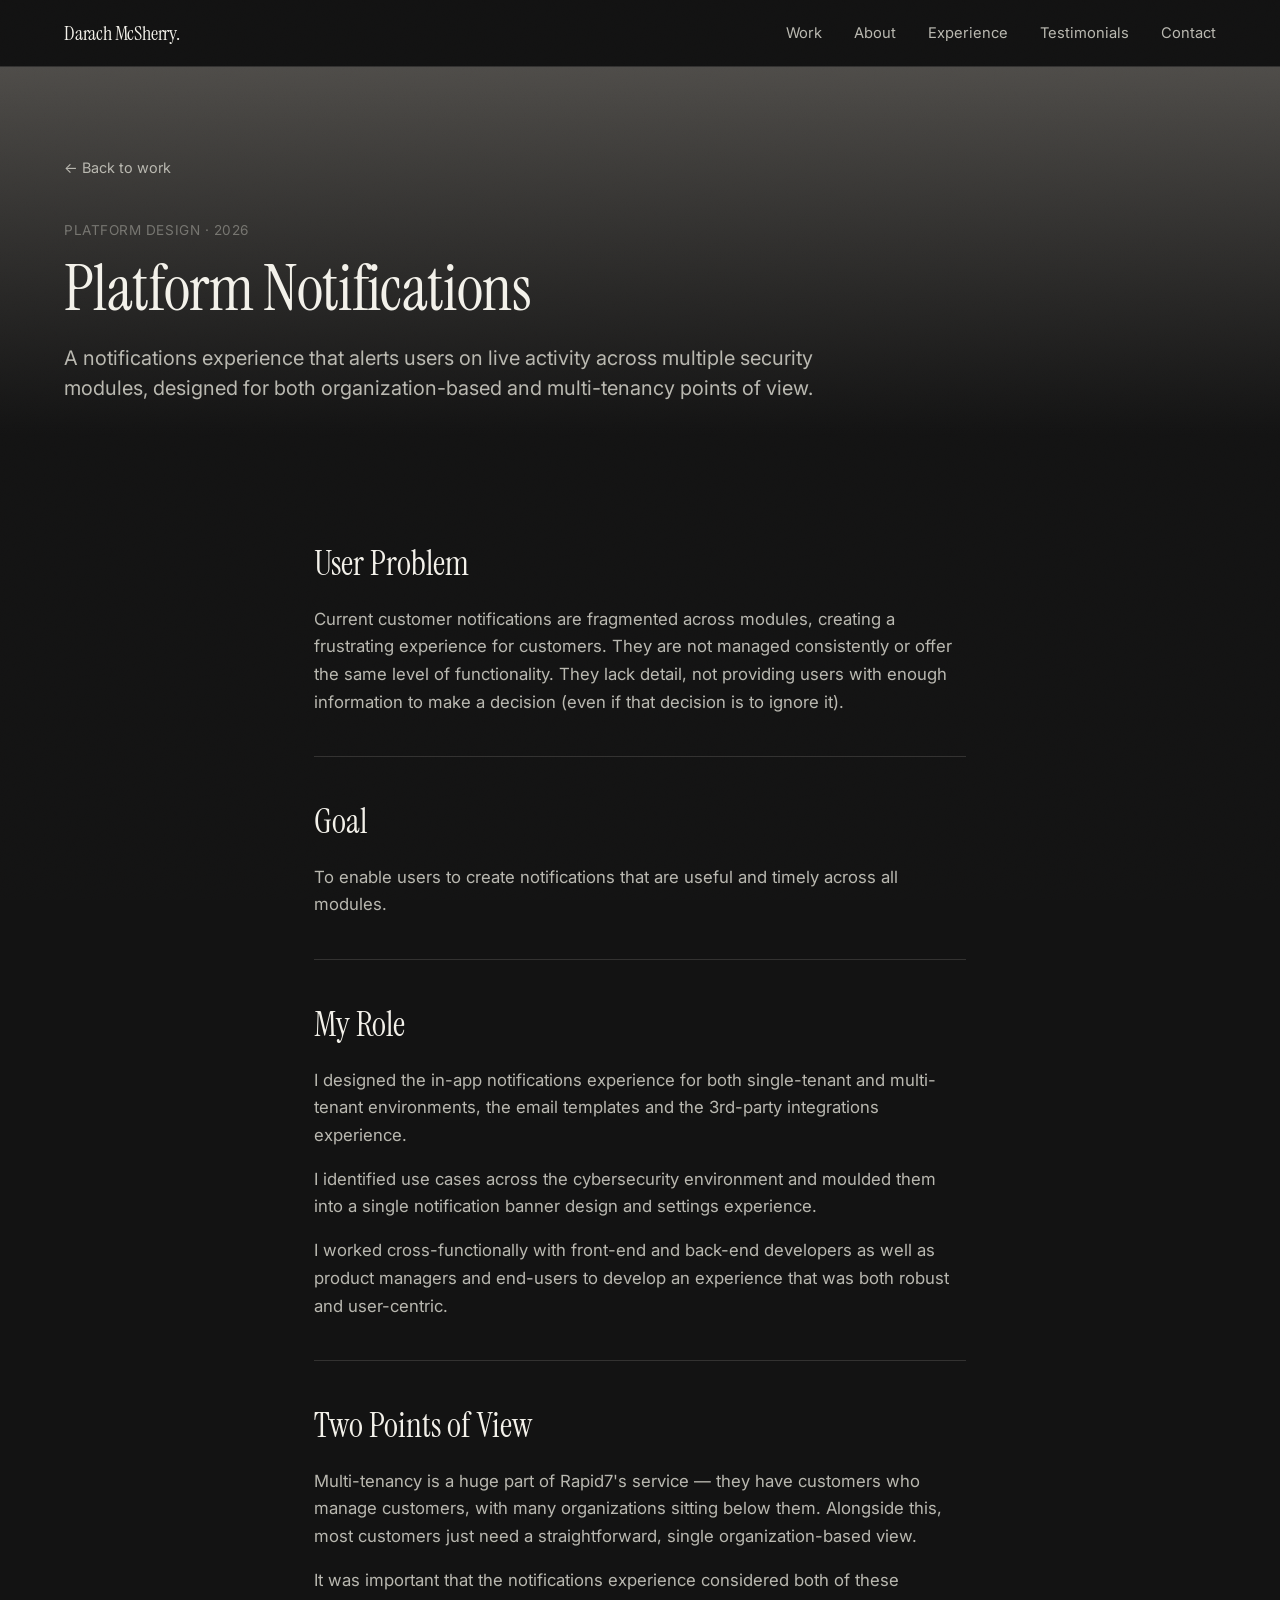
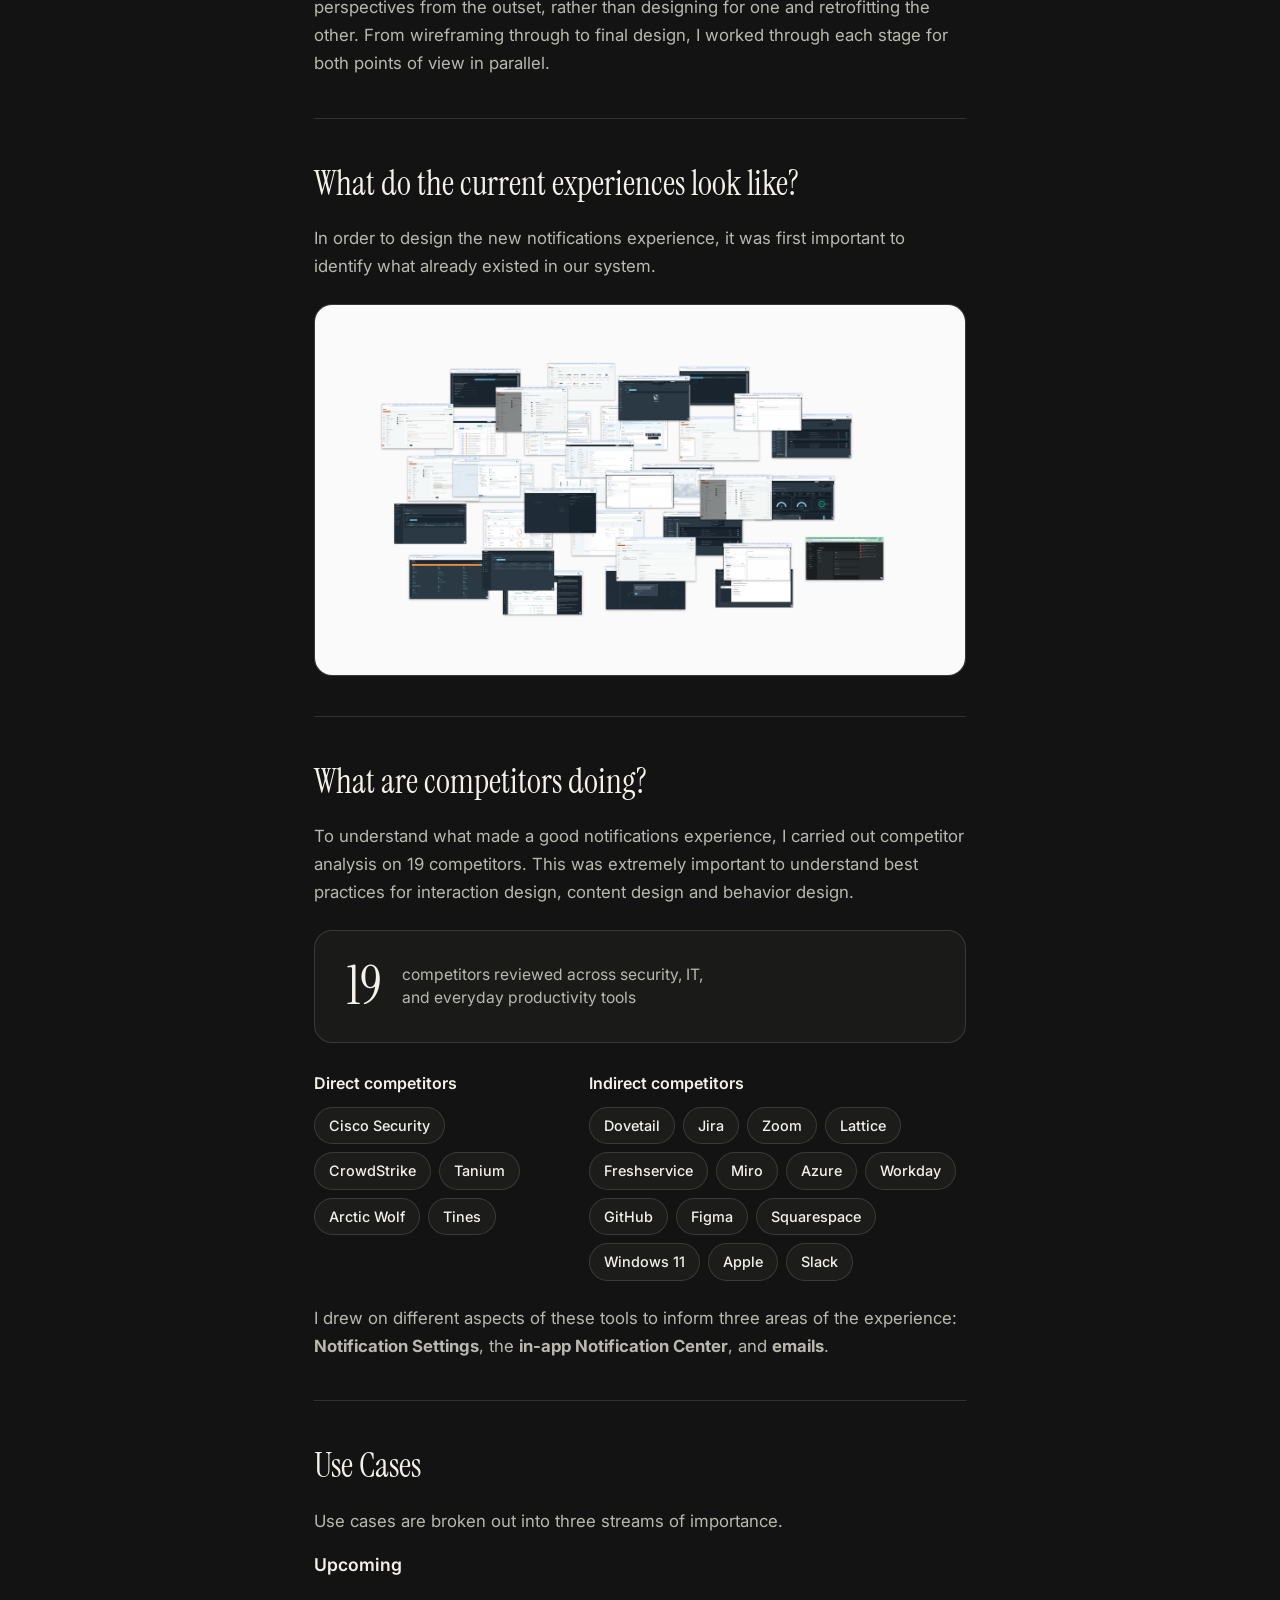
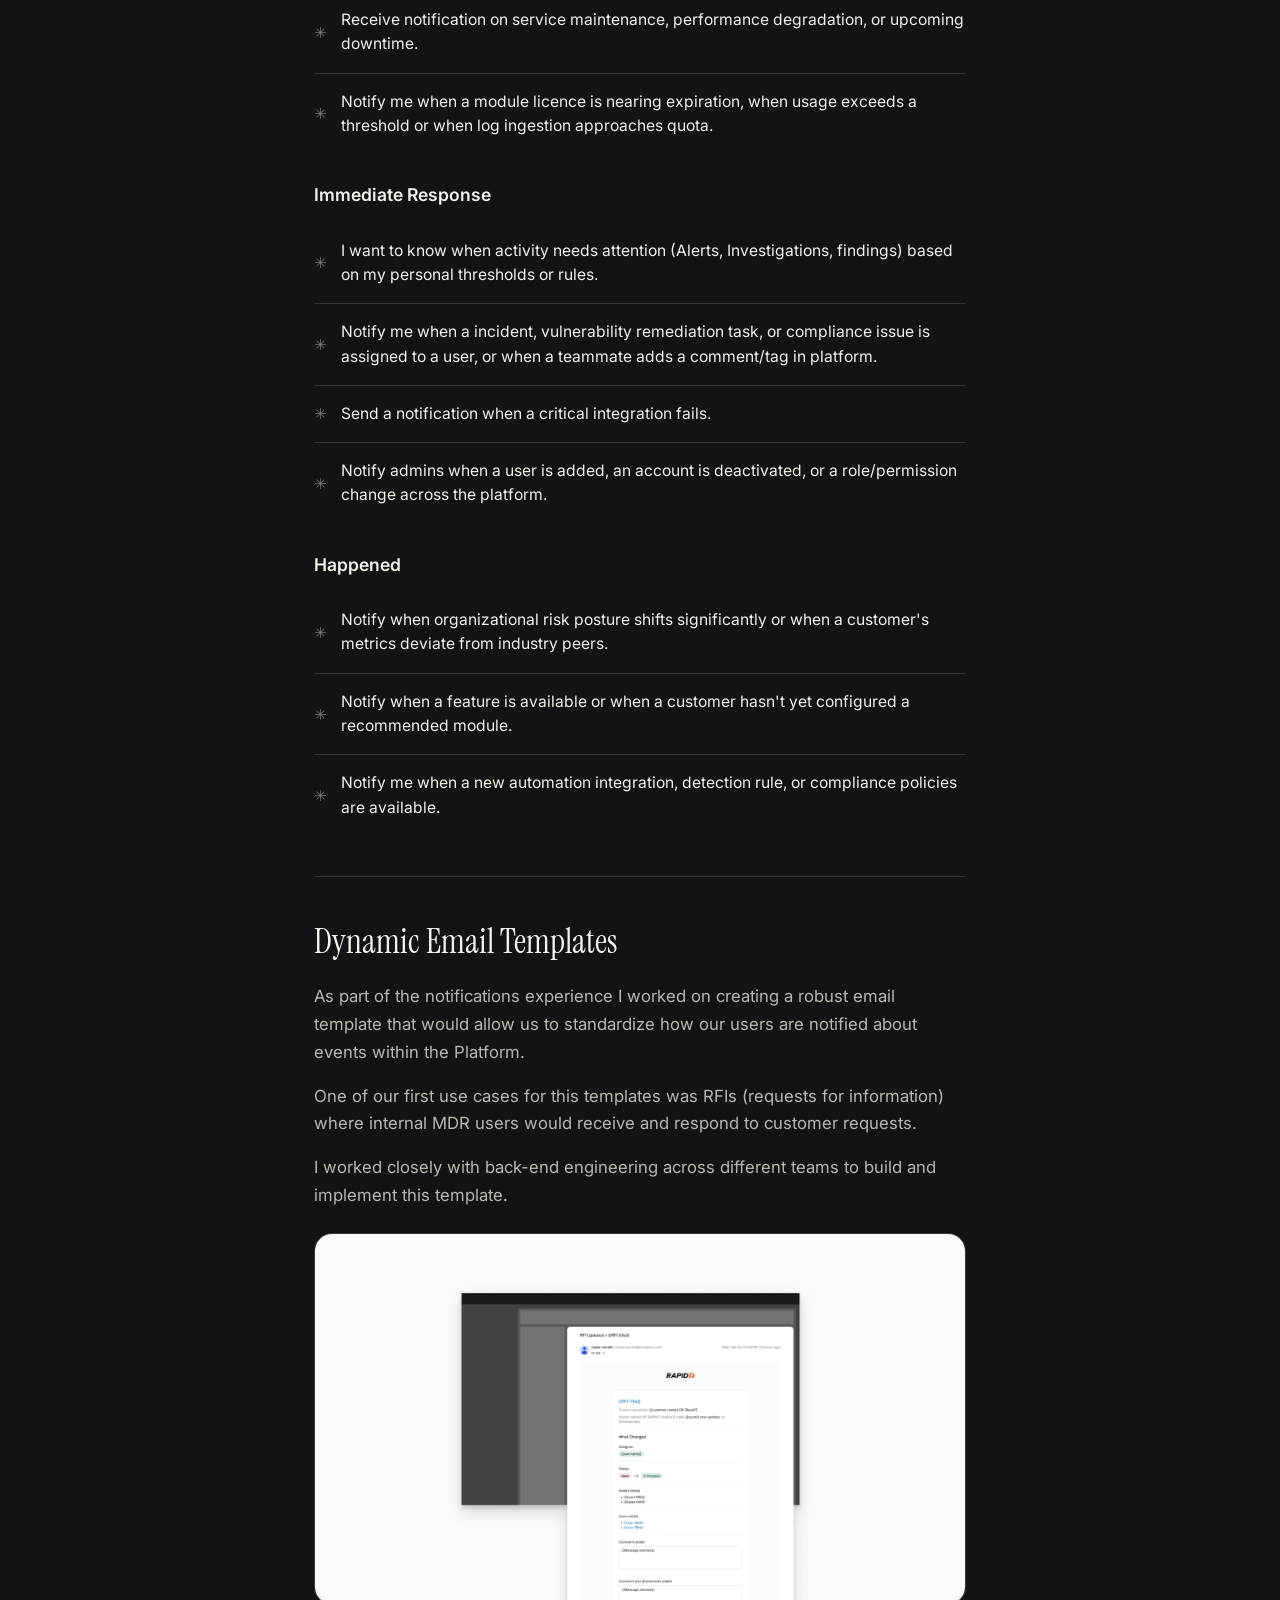
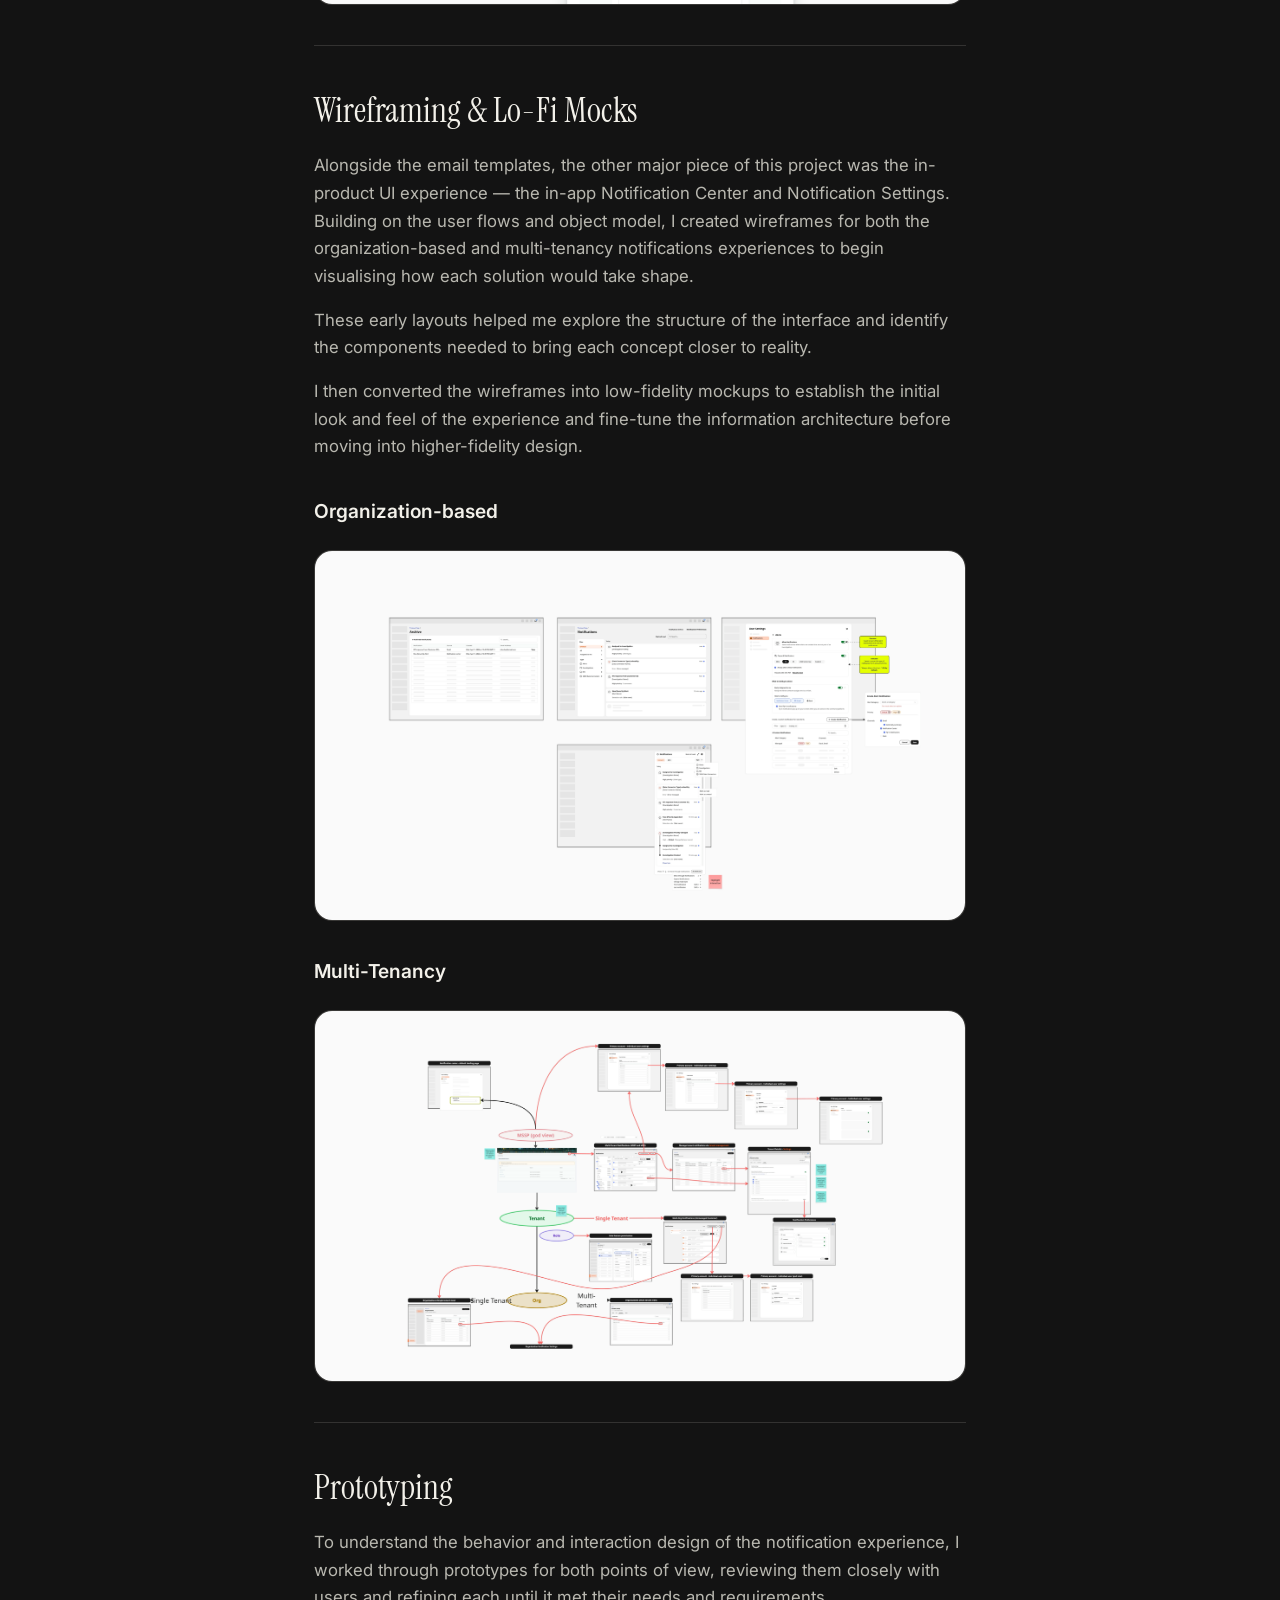
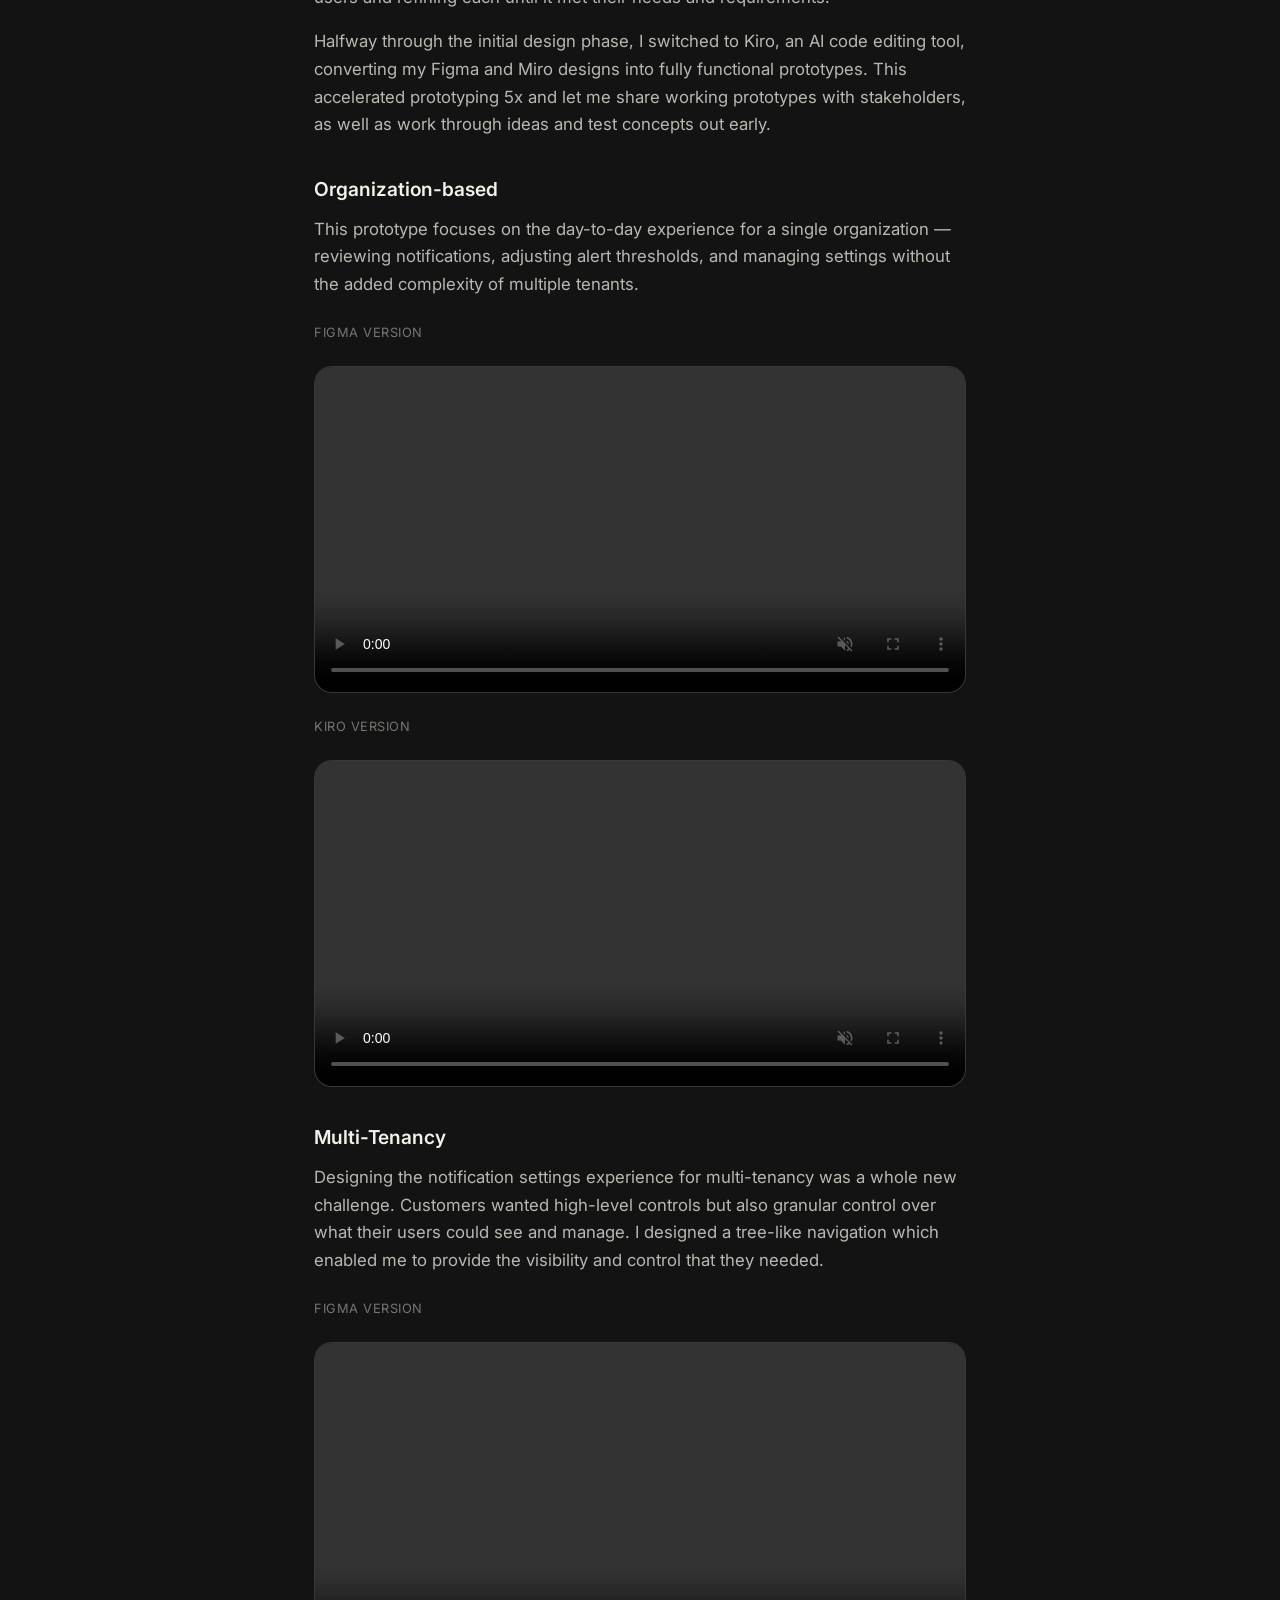
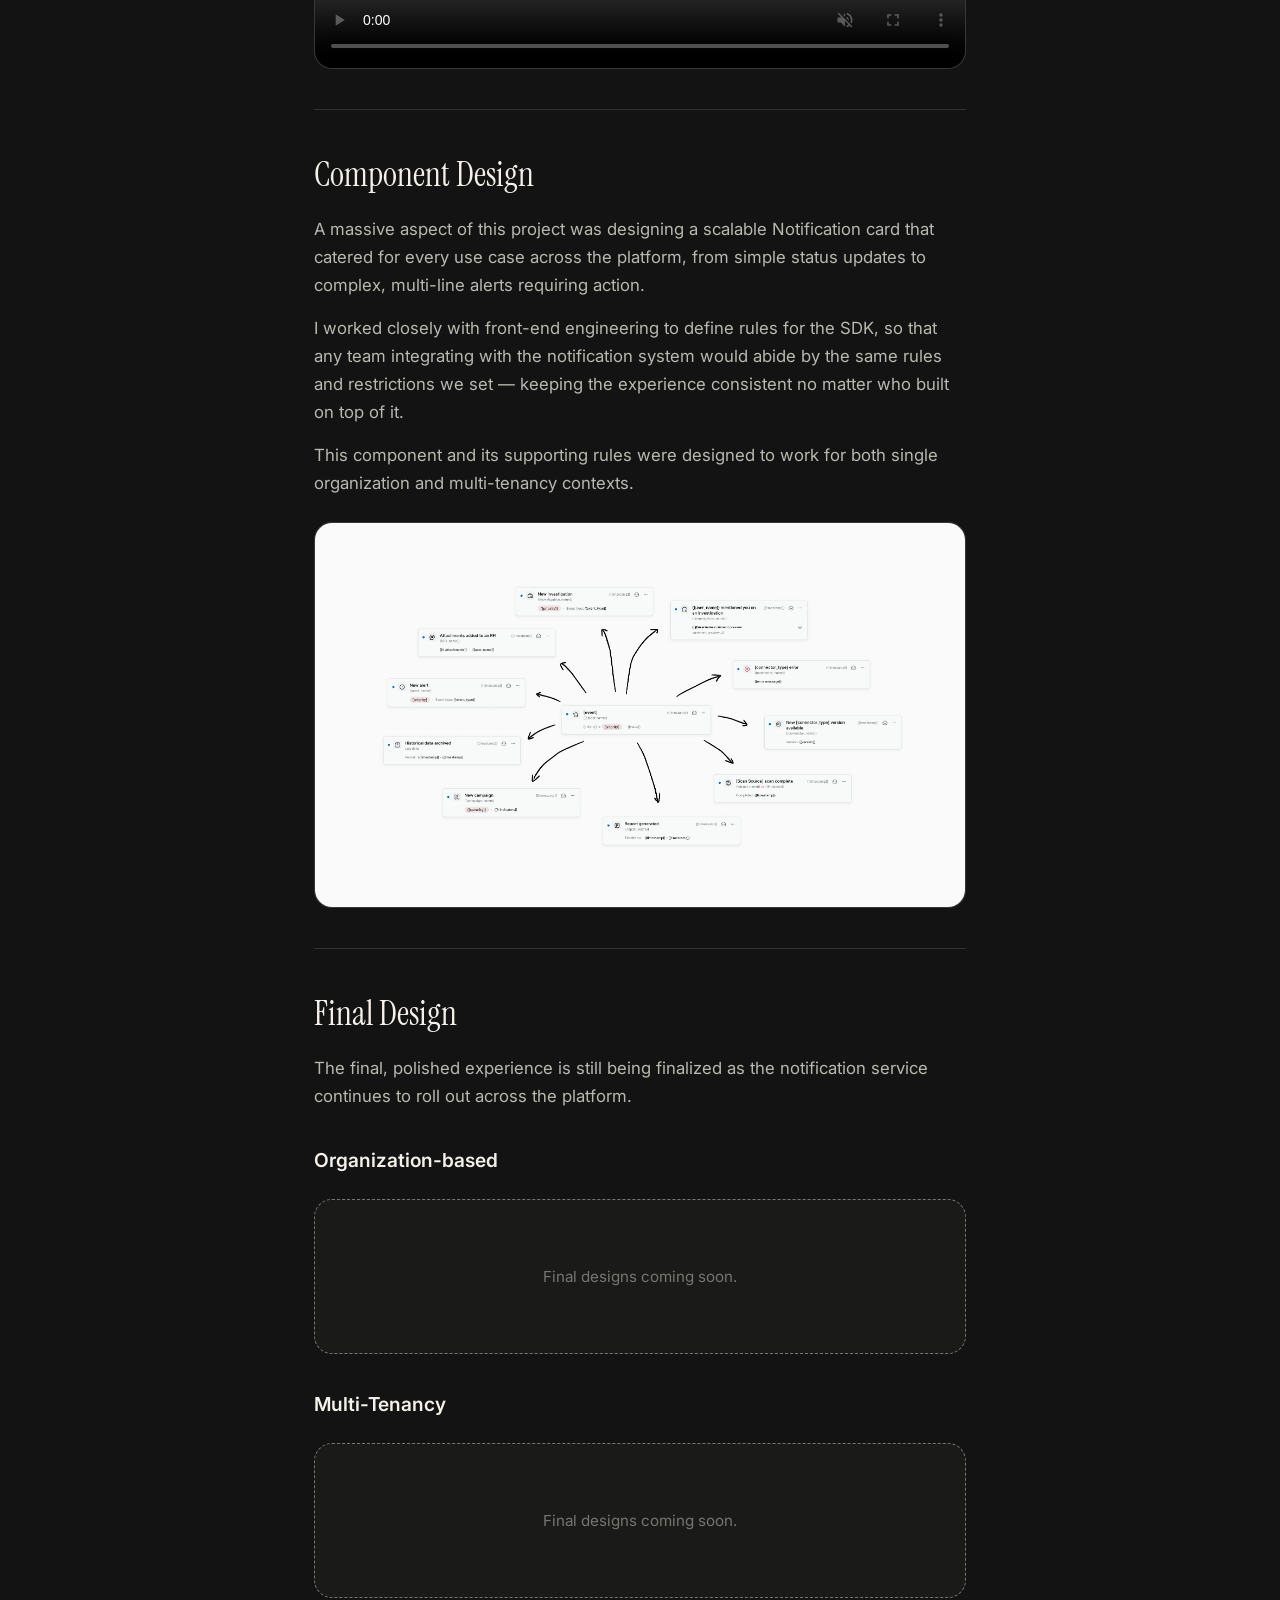
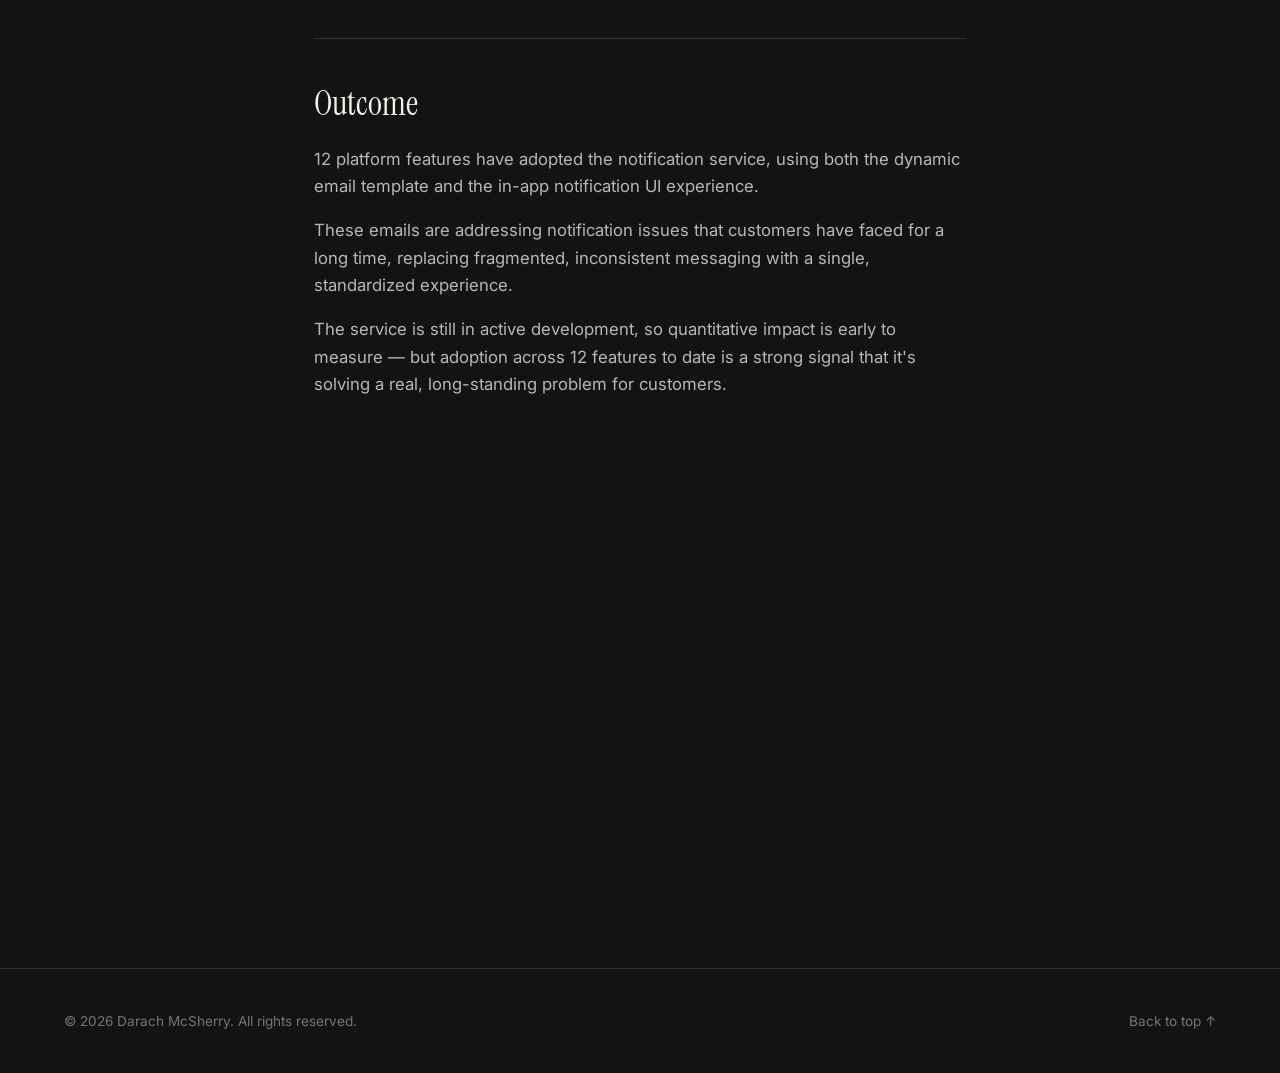
==== case-studies/platform-notifications.html @ 54cb5827 "Massive uplift to IA and notifications case study added." ====
<!DOCTYPE html>
<html lang="en">
<head>
<meta charset="UTF-8">
<meta name="viewport" content="width=device-width, initial-scale=1.0">
<title>Platform Notifications — Darach McSherry</title>
<meta name="description" content="Case study: a notifications experience that alerts users on live activity across multiple security modules, designed for both organization-based and multi-tenancy points of view.">
<link rel="preconnect" href="https://fonts.googleapis.com">
<link rel="preconnect" href="https://fonts.gstatic.com" crossorigin>
<link href="https://fonts.googleapis.com/css2?family=Instrument+Serif&family=Inter:wght@400;500;600;700&display=swap" rel="stylesheet">
<link rel="stylesheet" href="../styles.css">
</head>
<body>

<div class="noise" aria-hidden="true"></div>

<header class="site-header" id="top">
  <a class="brand" href="../index.html#top">Darach McSherry<span>.</span></a>
  <nav class="nav">
    <a href="../index.html#work">Work</a>
    <a href="../index.html#about">About</a>
    <a href="../index.html#experience">Experience</a>
    <a href="../index.html#testimonials">Testimonials</a>
    <a href="../index.html#contact">Contact</a>
  </nav>
  <button class="nav-toggle" id="navToggle" aria-label="Toggle menu" aria-expanded="false">
    <span></span><span></span><span></span>
  </button>
</header>

<main>

  <section class="case-hero" style="--tint:#e7dfd3;">
    <div class="case-hero-inner">
      <a class="back-link reveal" href="../index.html#work">← Back to work</a>
      <p class="case-meta reveal">Platform design · 2026</p>
      <h1 class="reveal">Platform Notifications</h1>
      <p class="case-tagline reveal">A notifications experience that alerts users on live activity across multiple security modules, designed for both organization-based and multi-tenancy points of view.</p>
    </div>
  </section>

  <section class="case-body">
    <div class="case-block reveal">
      <h2>User Problem</h2>
      <p>Current customer notifications are fragmented across modules, creating a frustrating experience for customers. They are not managed consistently or offer the same level of functionality. They lack detail, not providing users with enough information to make a decision (even if that decision is to ignore it).</p>
    </div>

    <div class="case-block reveal">
      <h2>Goal</h2>
      <p>To enable users to create notifications that are useful and timely across all modules.</p>
    </div>

    <div class="case-block reveal">
      <h2>My Role</h2>
      <p>I designed the in-app notifications experience for both single-tenant and multi-tenant environments, the email templates and the 3rd-party integrations experience.</p>
      <p>I identified use cases across the cybersecurity environment and moulded them into a single notification banner design and settings experience.</p>
      <p>I worked cross-functionally with front-end and back-end developers as well as product managers and end-users to develop an experience that was both robust and user-centric.</p>
    </div>

    <div class="case-block reveal">
      <h2>Two Points of View</h2>
      <p>Multi-tenancy is a huge part of Rapid7's service — they have customers who manage customers, with many organizations sitting below them. Alongside this, most customers just need a straightforward, single organization-based view.</p>
      <p>It was important that the notifications experience considered both of these perspectives from the outset, rather than designing for one and retrofitting the other. From wireframing through to final design, I worked through each stage for both points of view in parallel.</p>
    </div>

    <div class="case-block reveal">
      <h2>What do the current experiences look like?</h2>
      <p>In order to design the new notifications experience, it was first important to identify what already existed in our system.</p>
      <div class="case-block-image">
        <img src="../assets/case-studies/platform-notifications/current-experience.png" alt="A collage of existing notification-related screens across the platform, showing inconsistent layouts and styles across modules." loading="lazy">
      </div>
    </div>

    <div class="case-block reveal">
      <h2>What are competitors doing?</h2>
      <p>To understand what made a good notifications experience, I carried out competitor analysis on 19 competitors. This was extremely important to understand best practices for interaction design, content design and behavior design.</p>

      <div class="research-stat">
        <span class="research-stat-number">19</span>
        <span class="research-stat-label">competitors reviewed across security, IT, and everyday productivity tools</span>
      </div>

      <div class="competitor-columns">
        <div class="competitor-column competitor-column--direct">
          <h3>Direct competitors</h3>
          <ul>
            <li>Cisco Security</li>
            <li>CrowdStrike</li>
            <li>Tanium</li>
            <li>Arctic Wolf</li>
            <li>Tines</li>
          </ul>
        </div>
        <div class="competitor-column competitor-column--indirect">
          <h3>Indirect competitors</h3>
          <ul>
            <li>Dovetail</li>
            <li>Jira</li>
            <li>Zoom</li>
            <li>Lattice</li>
            <li>Freshservice</li>
            <li>Miro</li>
            <li>Azure</li>
            <li>Workday</li>
            <li>GitHub</li>
            <li>Figma</li>
            <li>Squarespace</li>
            <li>Windows 11</li>
            <li>Apple</li>
            <li>Slack</li>
          </ul>
        </div>
      </div>

      <p class="competitor-note">I drew on different aspects of these tools to inform three areas of the experience: <strong>Notification Settings</strong>, the <strong>in-app Notification Center</strong>, and <strong>emails</strong>.</p>
    </div>

    <div class="case-block reveal">
      <h2>Use Cases</h2>
      <p>Use cases are broken out into three streams of importance.</p>

      <div class="usecase-group">
        <h3>Upcoming</h3>
        <ul class="usecase-list">
          <li>
            <span>Receive notification on service maintenance, performance degradation, or upcoming downtime.</span>
          </li>
          <li>
            <span>Notify me when a module licence is nearing expiration, when usage exceeds a threshold or when log ingestion approaches quota.</span>
          </li>
        </ul>
      </div>

      <div class="usecase-group">
        <h3>Immediate Response</h3>
        <ul class="usecase-list">
          <li>
            <span>I want to know when activity needs attention (Alerts, Investigations, findings) based on my personal thresholds or rules.</span>
          </li>
          <li>
            <span>Notify me when a incident, vulnerability remediation task, or compliance issue is assigned to a user, or when a teammate adds a comment/tag in platform.</span>
          </li>
          <li>
            <span>Send a notification when a critical integration fails.</span>
          </li>
          <li>
            <span>Notify admins when a user is added, an account is deactivated, or a role/permission change across the platform.</span>
          </li>
        </ul>
      </div>

      <div class="usecase-group">
        <h3>Happened</h3>
        <ul class="usecase-list">
          <li>
            <span>Notify when organizational risk posture shifts significantly or when a customer's metrics deviate from industry peers.</span>
          </li>
          <li>
            <span>Notify when a feature is available or when a customer hasn't yet configured a recommended module.</span>
          </li>
          <li>
            <span>Notify me when a new automation integration, detection rule, or compliance policies are available.</span>
          </li>
        </ul>
      </div>
    </div>

    <div class="case-block reveal">
      <h2>Dynamic Email Templates</h2>
      <p>As part of the notifications experience I worked on creating a robust email template that would allow us to standardize how our users are notified about events within the Platform.</p>
      <p>One of our first use cases for this templates was RFIs (requests for information) where internal MDR users would receive and respond to customer requests.</p>
      <p>I worked closely with back-end engineering across different teams to build and implement this template.</p>
      <div class="case-block-image">
        <img src="../assets/case-studies/platform-notifications/dynamic-email-template.png" alt="Dynamic RFI email template showing what changed on a request for information, including assignee, status, assets, users, and comments." loading="lazy">
      </div>
    </div>

    <div class="case-block reveal">
      <h2>Wireframing &amp; Lo-Fi Mocks</h2>
      <p>Alongside the email templates, the other major piece of this project was the in-product UI experience — the in-app Notification Center and Notification Settings. Building on the user flows and object model, I created wireframes for both the organization-based and multi-tenancy notifications experiences to begin visualising how each solution would take shape.</p>
      <p>These early layouts helped me explore the structure of the interface and identify the components needed to bring each concept closer to reality.</p>
      <p>I then converted the wireframes into low-fidelity mockups to establish the initial look and feel of the experience and fine-tune the information architecture before moving into higher-fidelity design.</p>

      <h3 class="case-subhead">Organization-based</h3>
      <div class="case-block-image">
        <img src="../assets/case-studies/platform-notifications/wireframes-lofi.png" alt="Early wireframes and low-fidelity mockups exploring the structure of the organization-based notifications interface, including archive, notification panel, and user settings screens." loading="lazy">
      </div>

      <h3 class="case-subhead">Multi-Tenancy</h3>
      <div class="case-block-image">
        <img src="../assets/case-studies/platform-notifications/multi-tenancy-flow.png" alt="Wireframe flow showing the multi-tenant notification structure across MSSP, Tenant, Role, and Organization levels." loading="lazy">
      </div>
    </div>

    <div class="case-block reveal">
      <h2>Prototyping</h2>
      <p>To understand the behavior and interaction design of the notification experience, I worked through prototypes for both points of view, reviewing them closely with users and refining each until it met their needs and requirements.</p>
      <p>Halfway through the initial design phase, I switched to Kiro, an AI code editing tool, converting my Figma and Miro designs into fully functional prototypes. This accelerated prototyping 5x and let me share working prototypes with stakeholders, as well as work through ideas and test concepts out early.</p>

      <h3 class="case-subhead">Organization-based</h3>
      <p>This prototype focuses on the day-to-day experience for a single organization — reviewing notifications, adjusting alert thresholds, and managing settings without the added complexity of multiple tenants.</p>
      <span class="case-micro-label">Figma Version</span>
      <div class="case-block-image">
        <video src="../assets/case-studies/platform-notifications/org-notifications-prototype.mov" autoplay muted loop playsinline controls></video>
      </div>

      <span class="case-micro-label">Kiro Version</span>
      <div class="case-block-image">
        <video src="../assets/case-studies/platform-notifications/ai-prototyping.mov" autoplay muted loop playsinline controls></video>
      </div>

      <h3 class="case-subhead">Multi-Tenancy</h3>
      <p>Designing the notification settings experience for multi-tenancy was a whole new challenge. Customers wanted high-level controls but also granular control over what their users could see and manage. I designed a tree-like navigation which enabled me to provide the visibility and control that they needed.</p>
      <span class="case-micro-label">Figma Version</span>
      <div class="case-block-image">
        <video src="../assets/case-studies/platform-notifications/multi-tenancy-settings.mov" autoplay muted loop playsinline controls></video>
      </div>
    </div>

    <div class="case-block reveal">
      <h2>Component Design</h2>
      <p>A massive aspect of this project was designing a scalable Notification card that catered for every use case across the platform, from simple status updates to complex, multi-line alerts requiring action.</p>
      <p>I worked closely with front-end engineering to define rules for the SDK, so that any team integrating with the notification system would abide by the same rules and restrictions we set — keeping the experience consistent no matter who built on top of it.</p>
      <p>This component and its supporting rules were designed to work for both single organization and multi-tenancy contexts.</p>
      <div class="case-block-image">
        <img src="../assets/case-studies/platform-notifications/notification-components.png" alt="A single base notification card component radiating into its many use-case variants: new investigation, alerts, RFI attachments, connector errors, scan complete, report generated, and more." loading="lazy">
      </div>
    </div>

    <div class="case-block reveal">
      <h2>Final Design</h2>
      <p>The final, polished experience is still being finalized as the notification service continues to roll out across the platform.</p>

      <h3 class="case-subhead">Organization-based</h3>
      <div class="case-block-placeholder">
        <p>Final designs coming soon.</p>
      </div>

      <h3 class="case-subhead">Multi-Tenancy</h3>
      <div class="case-block-placeholder">
        <p>Final designs coming soon.</p>
      </div>
    </div>

    <div class="case-block reveal">
      <h2>Outcome</h2>
      <p>12 platform features have adopted the notification service, using both the dynamic email template and the in-app notification UI experience.</p>
      <p>These emails are addressing notification issues that customers have faced for a long time, replacing fragmented, inconsistent messaging with a single, standardized experience.</p>
      <p>The service is still in active development, so quantitative impact is early to measure — but adoption across 12 features to date is a strong signal that it's solving a real, long-standing problem for customers.</p>
    </div>
  </section>

  <section class="case-next">
    <a class="case-next-link reveal" href="../index.html#work">
      <span class="case-next-label">Next case study</span>
      <h3>Unified Data Collection</h3>
      <p>Streamlining data ingestion and asset scanning by creating a consistent data collection, management, and monitoring experience.</p>
      <span class="case-next-arrow">View case study →</span>
    </a>
  </section>

</main>

<footer class="site-footer">
  <p>© <span id="year"></span> Darach McSherry. All rights reserved.</p>
  <a href="#top" class="to-top">Back to top ↑</a>
</footer>

<script src="../script.js"></script>
</body>
</html>
---- styles.css ----
:root {
  color-scheme: dark;
  --bg: #131313;
  --bg-alt: #1a1a19;
  --ink: #f3f1ea;
  --ink-soft: #b9b8b0;
  --ink-faint: #767570;
  --accent: #f3f1ea;
  --line: rgba(243, 241, 234, 0.14);
  --card: #1c1c1b;
  --shadow: 0 30px 60px -30px rgba(0, 0, 0, 0.6);
  --radius: 18px;
  --font-display: "Instrument Serif", Georgia, serif;
  --font-body: "Inter", system-ui, -apple-system, sans-serif;
}

* { box-sizing: border-box; }

body {
  margin: 0;
  padding-block: env(safe-area-inset-top, 0px) env(safe-area-inset-bottom, 0px);
  background: var(--bg);
  color: var(--ink);
  font-family: var(--font-body);
  line-height: 1.5;
  -webkit-font-smoothing: antialiased;
  font-synthesis-weight: none;
  transition: background 0.3s ease, color 0.3s ease;
}

img { max-width: 100%; }
[hidden] { display: none !important; }

a { color: inherit; text-decoration: none; }

.noise {
  position: fixed;
  inset: 0;
  pointer-events: none;
  opacity: 0.035;
  z-index: 999;
  background-image: url("data:image/svg+xml,%3Csvg xmlns='http://www.w3.org/2000/svg' width='120' height='120'%3E%3Cfilter id='n'%3E%3CfeTurbulence type='fractalNoise' baseFrequency='0.9' numOctaves='2' stitchTiles='stitch'/%3E%3C/filter%3E%3Crect width='100%25' height='100%25' filter='url(%23n)'/%3E%3C/svg%3E");
  mix-blend-mode: overlay;
}

/* ---------- Header ---------- */

.site-header {
  position: sticky;
  top: env(safe-area-inset-top, 0px);
  z-index: 100;
  display: flex;
  align-items: center;
  justify-content: space-between;
  gap: 16px;
  padding: 18px clamp(20px, 5vw, 64px);
  background: color-mix(in srgb, var(--bg) 82%, transparent);
  backdrop-filter: blur(10px);
  border-bottom: 1px solid var(--line);
}

.brand {
  font-family: var(--font-display);
  font-size: 1.25rem;
  font-weight: 400;
  letter-spacing: -0.01em;
}
.brand span { color: var(--accent); }

.nav {
  display: flex;
  gap: clamp(16px, 3vw, 32px);
  font-size: 0.92rem;
  color: var(--ink-soft);
}
.nav a { position: relative; padding: 4px 0; }
.nav a:hover { color: var(--ink); }
.nav a::after {
  content: "";
  position: absolute;
  left: 0; right: 100%;
  bottom: 0;
  height: 1px;
  background: var(--accent);
  transition: right 0.25s ease;
}
.nav a:hover::after { right: 0; }
.nav a.active { color: var(--ink); }
.nav a.active::after { right: 0; }

.nav-toggle {
  position: relative;
  z-index: 1;
  display: none;
  width: 36px; height: 36px;
  border: none;
  background: transparent;
  cursor: pointer;
  flex-direction: column;
  justify-content: center;
  gap: 5px;
}
.nav-toggle span {
  display: block;
  height: 2px;
  background: var(--ink);
  border-radius: 2px;
}

/* ---------- Layout helpers ---------- */

section { padding: clamp(64px, 10vw, 120px) clamp(20px, 5vw, 64px); }

.section-head,
.project-list,
.about-grid,
.timeline,
.testimonial-grid {
  max-width: 1280px;
  margin-left: auto;
  margin-right: auto;
}

.section-head {
  display: flex;
  align-items: baseline;
  gap: 16px;
  margin-bottom: clamp(32px, 6vw, 56px);
}
.section-num {
  font-family: var(--font-display);
  color: var(--accent);
  font-size: 0.9rem;
}
.section-head h2, .contact h2 {
  font-family: var(--font-display);
  font-size: clamp(2rem, 3.6vw, 2.7rem);
  font-weight: 400;
  margin: 0;
}

/* ---------- Hero ---------- */

.hero {
  min-height: 92vh;
  display: flex;
  flex-direction: column;
  justify-content: center;
  position: relative;
}
.hero-inner { max-width: 880px; }

.eyebrow {
  font-size: 0.9rem;
  letter-spacing: 0.04em;
  color: var(--ink-faint);
  text-transform: uppercase;
  margin: 0 0 18px;
}

.hero h1 {
  font-family: var(--font-display);
  font-weight: 400;
  font-size: clamp(2.8rem, 7vw, 5.4rem);
  line-height: 1.05;
  letter-spacing: -0.01em;
  margin: 0 0 24px;
}

.hero-lede {
  font-size: clamp(1.05rem, 1.6vw, 1.25rem);
  color: var(--ink-soft);
  max-width: 560px;
  margin: 0 0 36px;
}

.hero-actions { display: flex; gap: 14px; flex-wrap: wrap; }

.btn {
  display: inline-flex;
  align-items: center;
  gap: 8px;
  padding: 14px 26px;
  border-radius: 12px;
  font-size: 0.95rem;
  font-weight: 500;
  border: 1px solid transparent;
  cursor: pointer;
  transition: transform 0.2s ease, background 0.2s ease, border-color 0.2s ease;
}
.btn:hover { transform: translateY(-2px); }
.btn-primary { background: var(--accent); color: var(--bg); }
.btn-ghost { border-color: var(--line); background: transparent; }
.btn-ghost:hover { border-color: var(--ink-faint); }
.btn-lg { padding: 18px 34px; font-size: 1.05rem; margin-top: 8px; }

.scroll-cue {
  position: absolute;
  bottom: 28px; left: 0; right: 0;
  display: flex; justify-content: center;
}
.scroll-cue span {
  width: 1px; height: 46px;
  background: linear-gradient(var(--ink-faint), transparent);
  animation: scrollcue 2s ease-in-out infinite;
}
@keyframes scrollcue {
  0%, 100% { transform: translateY(0); opacity: 0.6; }
  50% { transform: translateY(8px); opacity: 1; }
}

/* ---------- Work / Projects ---------- */

.project-list {
  display: flex;
  flex-direction: column;
  gap: clamp(28px, 5vw, 44px);
}

.project {
  display: grid;
  grid-template-columns: 1.1fr 1fr;
  gap: clamp(24px, 4vw, 56px);
  align-items: center;
  padding-bottom: clamp(28px, 5vw, 44px);
  border-bottom: 1px solid var(--line);
}
.project:last-child { border-bottom: none; padding-bottom: 0; }
.project:nth-child(even) { grid-template-columns: 1fr 1.1fr; }
.project:nth-child(even) .project-media { order: 2; }
.project:nth-child(even) .project-info { order: 1; }

.project-media {
  aspect-ratio: 4 / 3;
  border-radius: var(--radius);
  background: var(--tint, var(--bg-alt));
  overflow: hidden;
  box-shadow: var(--shadow);
  position: relative;
}
.project-media-inner {
  position: absolute; inset: 0;
  background: linear-gradient(135deg, color-mix(in srgb, var(--tint) 90%, white 10%), color-mix(in srgb, var(--tint) 60%, black 8%));
  transition: transform 0.5s ease;
}
.project:hover .project-media-inner { transform: scale(1.04); }

.project-media img {
  position: absolute;
  inset: 0;
  width: 100%;
  height: 100%;
  object-fit: cover;
  transition: transform 0.5s ease;
}
.project:hover .project-media img { transform: scale(1.04); }

.project-meta {
  display: flex;
  gap: 14px;
  font-size: 0.82rem;
  text-transform: uppercase;
  letter-spacing: 0.04em;
  color: var(--ink-faint);
  margin-bottom: 10px;
}

.project-info h3 {
  font-family: var(--font-display);
  font-size: clamp(1.7rem, 2.8vw, 2.3rem);
  font-weight: 400;
  margin: 0 0 12px;
}
.project-info p {
  color: var(--ink-soft);
  max-width: 46ch;
  margin: 0 0 18px;
}
.project-link {
  font-size: 0.92rem;
  font-weight: 500;
  color: var(--accent);
  border-bottom: 1px solid transparent;
  transition: border-color 0.2s ease;
}
.project-link:hover { border-color: var(--accent); }

/* ---------- About ---------- */

.about { background: var(--bg-alt); }

.about-grid {
  display: grid;
  grid-template-columns: 1.4fr 1fr;
  gap: clamp(32px, 6vw, 72px);
}

.about-text {
  font-family: var(--font-body);
  font-size: 1.05rem;
  font-weight: 400;
  line-height: 1.65;
  color: var(--ink-soft);
  margin: 0;
}

.tool-stack-label {
  font-size: 0.8rem;
  letter-spacing: 0.04em;
  text-transform: uppercase;
  color: var(--ink-faint);
  margin: 0 0 16px;
}

.tool-stack {
  list-style: none;
  margin: 0; padding: 0;
  display: flex;
  flex-direction: column;
  gap: 12px;
}
.tool-stack li {
  display: flex;
  align-items: center;
  gap: 14px;
  padding: 10px 0;
  border-bottom: 1px solid var(--line);
  font-size: 0.98rem;
  color: var(--ink-soft);
}
.tool-stack li:last-child { border-bottom: none; }

.tool-avatar {
  flex-shrink: 0;
  width: 38px;
  height: 38px;
  border-radius: 999px;
  background: var(--card);
  border: 1px solid var(--line);
  display: grid;
  place-items: center;
  color: var(--ink);
}
.tool-avatar svg { width: 18px; height: 18px; }

/* ---------- Experience ---------- */

.timeline {
  display: flex;
  flex-direction: column;
}
.timeline-item {
  display: grid;
  grid-template-columns: 200px 1fr;
  gap: 24px;
  padding: 26px 0;
  border-bottom: 1px solid var(--line);
}
.timeline-item:last-child { border-bottom: none; }
.timeline-date {
  color: var(--ink-faint);
  font-size: 0.9rem;
  white-space: nowrap;
}
.timeline-body h3 {
  font-family: var(--font-body);
  font-weight: 600;
  font-size: 1rem;
  margin: 0 0 8px;
}
.timeline-body h3 span {
  color: var(--ink-faint);
  font-family: var(--font-body);
  font-weight: 400;
  font-size: 0.95rem;
}
.timeline-body p {
  margin: 0;
  color: var(--ink-soft);
  max-width: 60ch;
}

/* ---------- Testimonials ---------- */

.testimonial-grid {
  display: grid;
  grid-template-columns: repeat(3, 1fr);
  gap: clamp(24px, 4vw, 40px);
}

.testimonial {
  margin: 0;
  padding: clamp(24px, 3vw, 32px);
  background: var(--card);
  border: 1px solid var(--line);
  border-radius: var(--radius);
}

.testimonial p {
  margin: 0 0 20px;
  font-family: var(--font-body);
  font-size: 1rem;
  font-weight: 400;
  line-height: 1.6;
  color: var(--ink);
}

.testimonial cite {
  display: block;
  font-style: normal;
  font-size: 0.88rem;
  color: var(--ink-faint);
}

/* ---------- Contact ---------- */

.contact { background: var(--bg-alt); }
.contact-inner {
  max-width: 640px;
  margin: 0 auto;
  text-align: center;
}
.contact-inner .section-num { display: block; margin-bottom: 14px; }
.contact-inner h2 { margin-bottom: 16px; }
.contact-inner > p {
  color: var(--ink-soft);
  font-size: 1.05rem;
  margin: 0 0 28px;
}
.socials {
  display: flex;
  justify-content: center;
  gap: clamp(16px, 4vw, 28px);
  margin-top: 40px;
  flex-wrap: wrap;
}
.socials a {
  color: var(--ink-soft);
  font-size: 0.92rem;
  border-bottom: 1px solid transparent;
}
.socials a:hover { color: var(--ink); border-color: var(--ink-faint); }

/* ---------- Case Study ---------- */

.case-hero {
  padding: clamp(48px, 8vw, 88px) clamp(20px, 5vw, 64px) clamp(56px, 8vw, 96px);
  background: linear-gradient(180deg, color-mix(in srgb, var(--tint, var(--bg-alt)) 28%, var(--bg) 72%), var(--bg) 85%);
}

.case-hero-inner { max-width: 780px; }

.back-link {
  display: inline-flex;
  align-items: center;
  gap: 6px;
  font-size: 0.9rem;
  color: var(--ink-soft);
  margin-bottom: clamp(24px, 5vw, 40px);
  border-bottom: 1px solid transparent;
}
.back-link:hover { color: var(--ink); border-color: var(--ink-faint); }

.case-meta {
  font-size: 0.85rem;
  letter-spacing: 0.04em;
  text-transform: uppercase;
  color: var(--ink-faint);
  margin: 0 0 14px;
}

.case-hero h1 {
  font-family: var(--font-display);
  font-weight: 400;
  font-size: clamp(2.6rem, 6vw, 4rem);
  line-height: 1.08;
  letter-spacing: -0.01em;
  margin: 0 0 20px;
}

.case-tagline {
  font-size: clamp(1.05rem, 1.8vw, 1.25rem);
  color: var(--ink-soft);
  max-width: 60ch;
  margin: 0;
}

.case-body {
  padding: 0 clamp(20px, 5vw, 64px) clamp(64px, 10vw, 120px);
  max-width: 780px;
  margin: 0 auto;
}

.case-block {
  padding: clamp(28px, 4vw, 40px) 0;
  border-bottom: 1px solid var(--line);
}
.case-block:last-child { border-bottom: none; }

.case-block h2 {
  font-family: var(--font-display);
  font-weight: 400;
  font-size: clamp(1.6rem, 3vw, 2.1rem);
  margin: 0 0 16px;
}

.case-block p {
  color: var(--ink-soft);
  font-size: 1.05rem;
  line-height: 1.65;
  margin: 0 0 16px;
}
.case-block p:last-child { margin-bottom: 0; }

.usecase-group { margin-top: 28px; }
.usecase-group:first-of-type { margin-top: 8px; }

.usecase-group h3 {
  font-family: var(--font-body);
  font-weight: 600;
  font-size: 1.1rem;
  margin: 0 0 14px;
}

.usecase-list {
  list-style: none;
  margin: 0;
  padding: 0;
}

.usecase-list li {
  display: flex;
  align-items: center;
  gap: 14px;
  padding: 16px 0;
  border-bottom: 1px solid var(--line);
  color: var(--ink);
  font-size: 0.98rem;
  line-height: 1.55;
}
.usecase-list li:last-child { border-bottom: none; }

.usecase-list li::before {
  content: "✳";
  flex-shrink: 0;
  font-size: 0.95rem;
  line-height: 1;
  color: var(--ink-faint);
}

.research-stat {
  display: flex;
  align-items: center;
  gap: 20px;
  margin-top: 24px;
  padding: clamp(20px, 3vw, 28px) clamp(24px, 4vw, 32px);
  border-radius: var(--radius);
  background: linear-gradient(135deg, color-mix(in srgb, var(--tint, var(--bg-alt)) 35%, var(--bg-alt) 65%), var(--bg-alt));
  border: 1px solid var(--line);
}

.research-stat-number {
  font-family: var(--font-display);
  font-weight: 400;
  font-size: clamp(2.6rem, 6vw, 3.4rem);
  line-height: 1;
  color: var(--ink);
}

.research-stat-label {
  font-size: 0.98rem;
  color: var(--ink-soft);
  max-width: 32ch;
  line-height: 1.5;
}

.competitor-columns {
  display: grid;
  grid-template-columns: 1fr 1.6fr;
  gap: clamp(24px, 4vw, 40px);
  margin-top: 28px;
}
@media (max-width: 640px) {
  .competitor-columns { grid-template-columns: 1fr; }
}

.competitor-columns h3 {
  font-family: var(--font-body);
  font-weight: 600;
  font-size: 1rem;
  margin: 0 0 12px;
  color: var(--ink);
}

.competitor-column ul {
  list-style: none;
  margin: 0;
  padding: 0;
  display: flex;
  flex-wrap: wrap;
  gap: 8px;
}
.competitor-column li {
  font-size: 0.9rem;
  font-weight: 500;
  padding: 7px 14px;
  border-radius: 999px;
  color: var(--ink);
  background: var(--card);
  border: 1px solid var(--line);
}

.competitor-note {
  margin-top: 24px !important;
}

.case-block-image {
  margin-top: 24px;
  border: 1px solid var(--line);
  border-radius: var(--radius);
  overflow: hidden;
  background: var(--bg-alt);
}
.case-block-image img,
.case-block-image video {
  display: block;
  width: 100%;
  height: auto;
}

.case-micro-label {
  display: block;
  font-size: 0.8rem;
  letter-spacing: 0.04em;
  text-transform: uppercase;
  color: var(--ink-faint);
  margin: 24px 0 10px;
}

.case-subhead {
  font-family: var(--font-body);
  font-weight: 600;
  font-size: 1.2rem;
  margin: 36px 0 12px;
  color: var(--ink);
}

.case-block-placeholder {
  margin-top: 24px;
  padding: clamp(40px, 8vw, 64px) 24px;
  border: 1px dashed var(--ink-faint);
  border-radius: var(--radius);
  background: var(--bg-alt);
  text-align: center;
}
.case-block-placeholder p {
  margin: 0 !important;
  color: var(--ink-faint) !important;
  font-size: 0.95rem !important;
}

.case-next {
  padding: 0 clamp(20px, 5vw, 64px) clamp(64px, 10vw, 120px);
  max-width: 780px;
  margin: 0 auto;
}

.case-next-link {
  display: block;
  padding: clamp(32px, 5vw, 48px);
  border: 1px solid var(--line);
  border-radius: var(--radius);
  background: var(--card);
  transition: border-color 0.2s ease, box-shadow 0.2s ease;
}
.case-next-link:hover {
  border-color: var(--ink-faint);
  box-shadow: var(--shadow);
}

.case-next-label {
  display: block;
  font-size: 0.85rem;
  letter-spacing: 0.04em;
  text-transform: uppercase;
  color: var(--ink-faint);
  margin-bottom: 12px;
}

.case-next-link h3 {
  font-family: var(--font-display);
  font-weight: 400;
  font-size: clamp(1.6rem, 3vw, 2.1rem);
  margin: 0 0 12px;
  color: var(--ink);
}

.case-next-link p {
  color: var(--ink-soft);
  font-size: 1rem;
  line-height: 1.6;
  margin: 0 0 20px;
}

.case-next-arrow {
  display: inline-block;
  font-size: 0.95rem;
  color: var(--ink);
  font-weight: 500;
}

/* ---------- Footer ---------- */

.site-footer {
  display: flex;
  justify-content: space-between;
  align-items: center;
  padding: 28px clamp(20px, 5vw, 64px) calc(28px + env(safe-area-inset-bottom, 0px));
  font-size: 0.85rem;
  color: var(--ink-faint);
  border-top: 1px solid var(--line);
}
.to-top { color: var(--ink-faint); }
.to-top:hover { color: var(--ink); }

/* ---------- Reveal animation ---------- */

.reveal {
  opacity: 0;
  transform: translateY(18px);
  transition: opacity 0.7s ease, transform 0.7s ease;
}
.reveal.is-visible {
  opacity: 1;
  transform: translateY(0);
}
@media (prefers-reduced-motion: reduce) {
  .reveal { opacity: 1; transform: none; transition: none; }
  .scroll-cue span { animation: none; }
}

/* ---------- Responsive ---------- */

@media (max-width: 860px) {
  .nav {
    position: fixed;
    top: 0; right: 0;
    height: 100dvh;
    width: min(78vw, 320px);
    background: var(--bg);
    flex-direction: column;
    justify-content: center;
    align-items: flex-start;
    gap: 28px;
    padding: 40px;
    font-size: 1.2rem;
    border-left: 1px solid var(--line);
    transform: translateX(100%);
    transition: transform 0.3s ease;
  }
  .nav.is-open { transform: translateX(0); }
  .nav-toggle { display: flex; }

  .project, .project:nth-child(even) {
    grid-template-columns: 1fr;
  }
  .project:nth-child(even) .project-media,
  .project:nth-child(even) .project-info { order: initial; }

  .about-grid { grid-template-columns: 1fr; }

  .timeline-item { grid-template-columns: 1fr; gap: 8px; }

  .testimonial-grid { grid-template-columns: 1fr; }
}

@media (max-width: 480px) {
  .socials { gap: 16px 22px; }
  .site-footer { flex-direction: column; gap: 12px; text-align: center; }
}
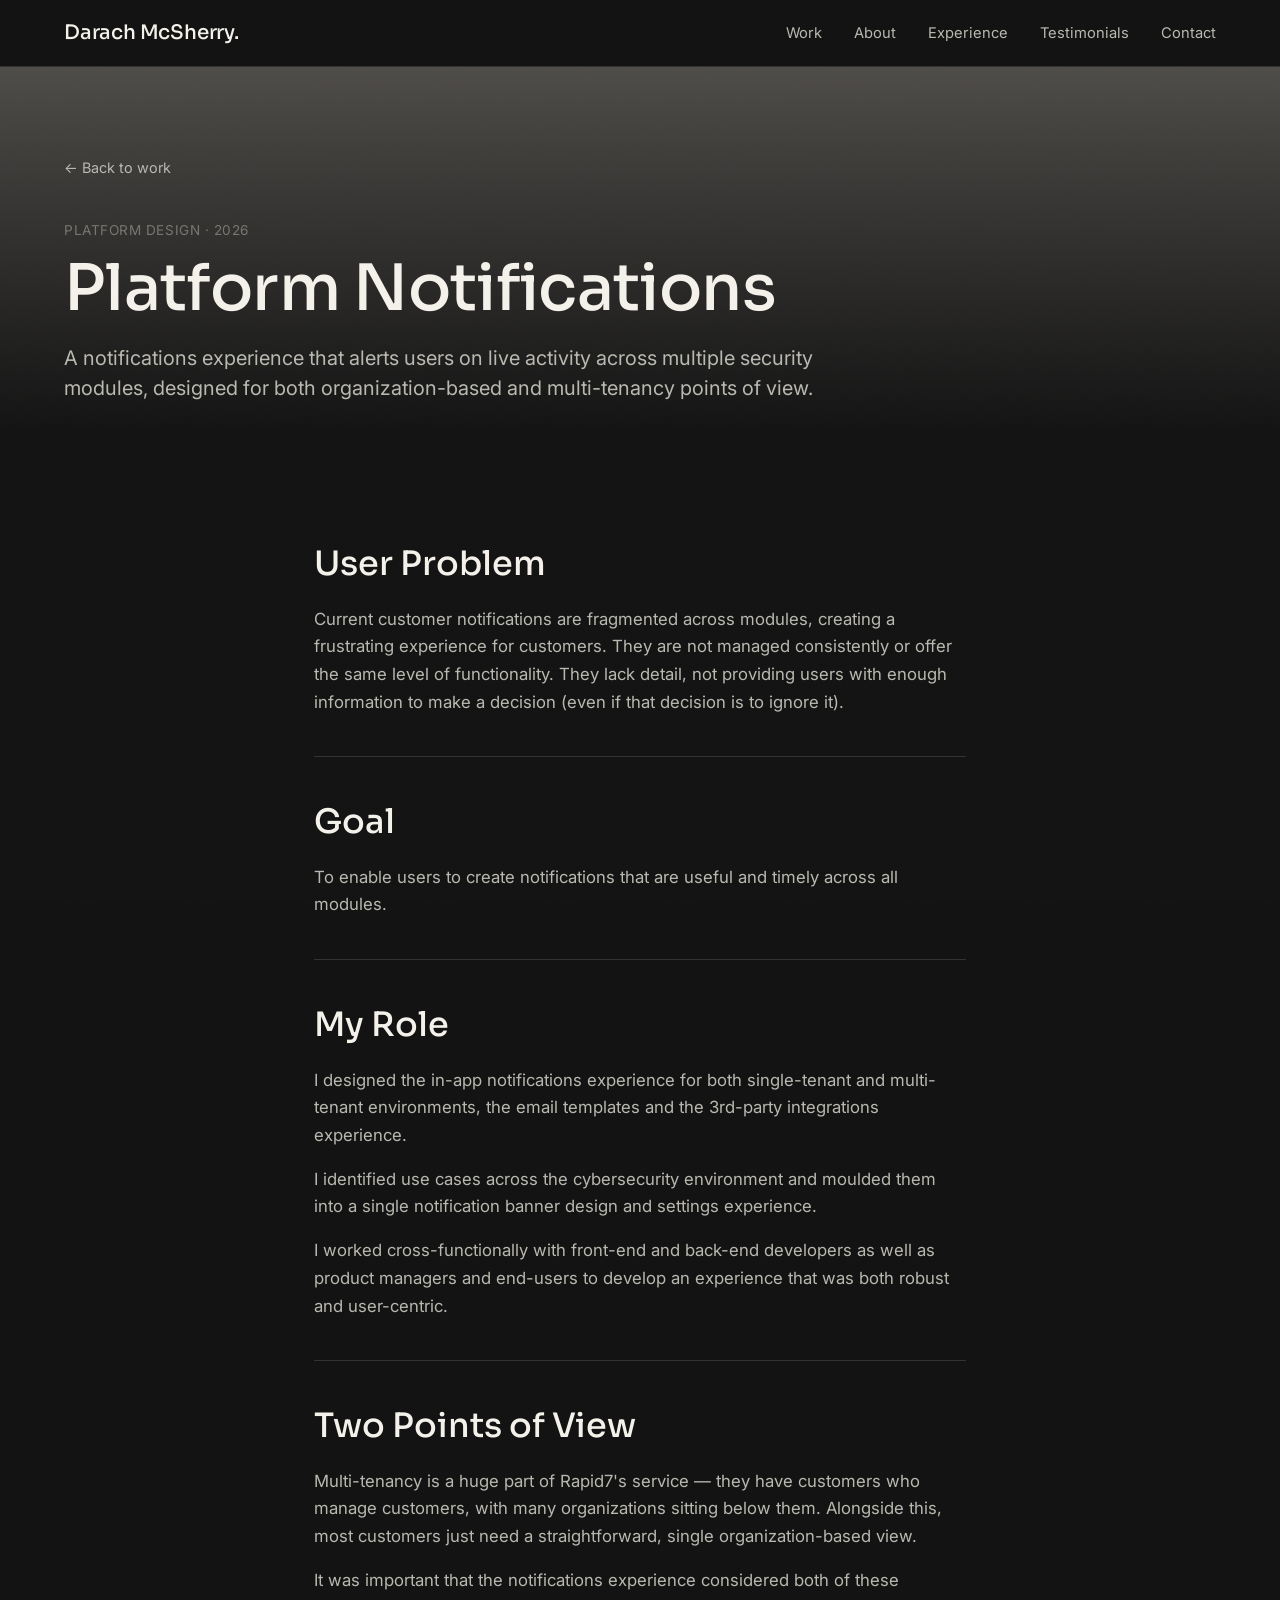
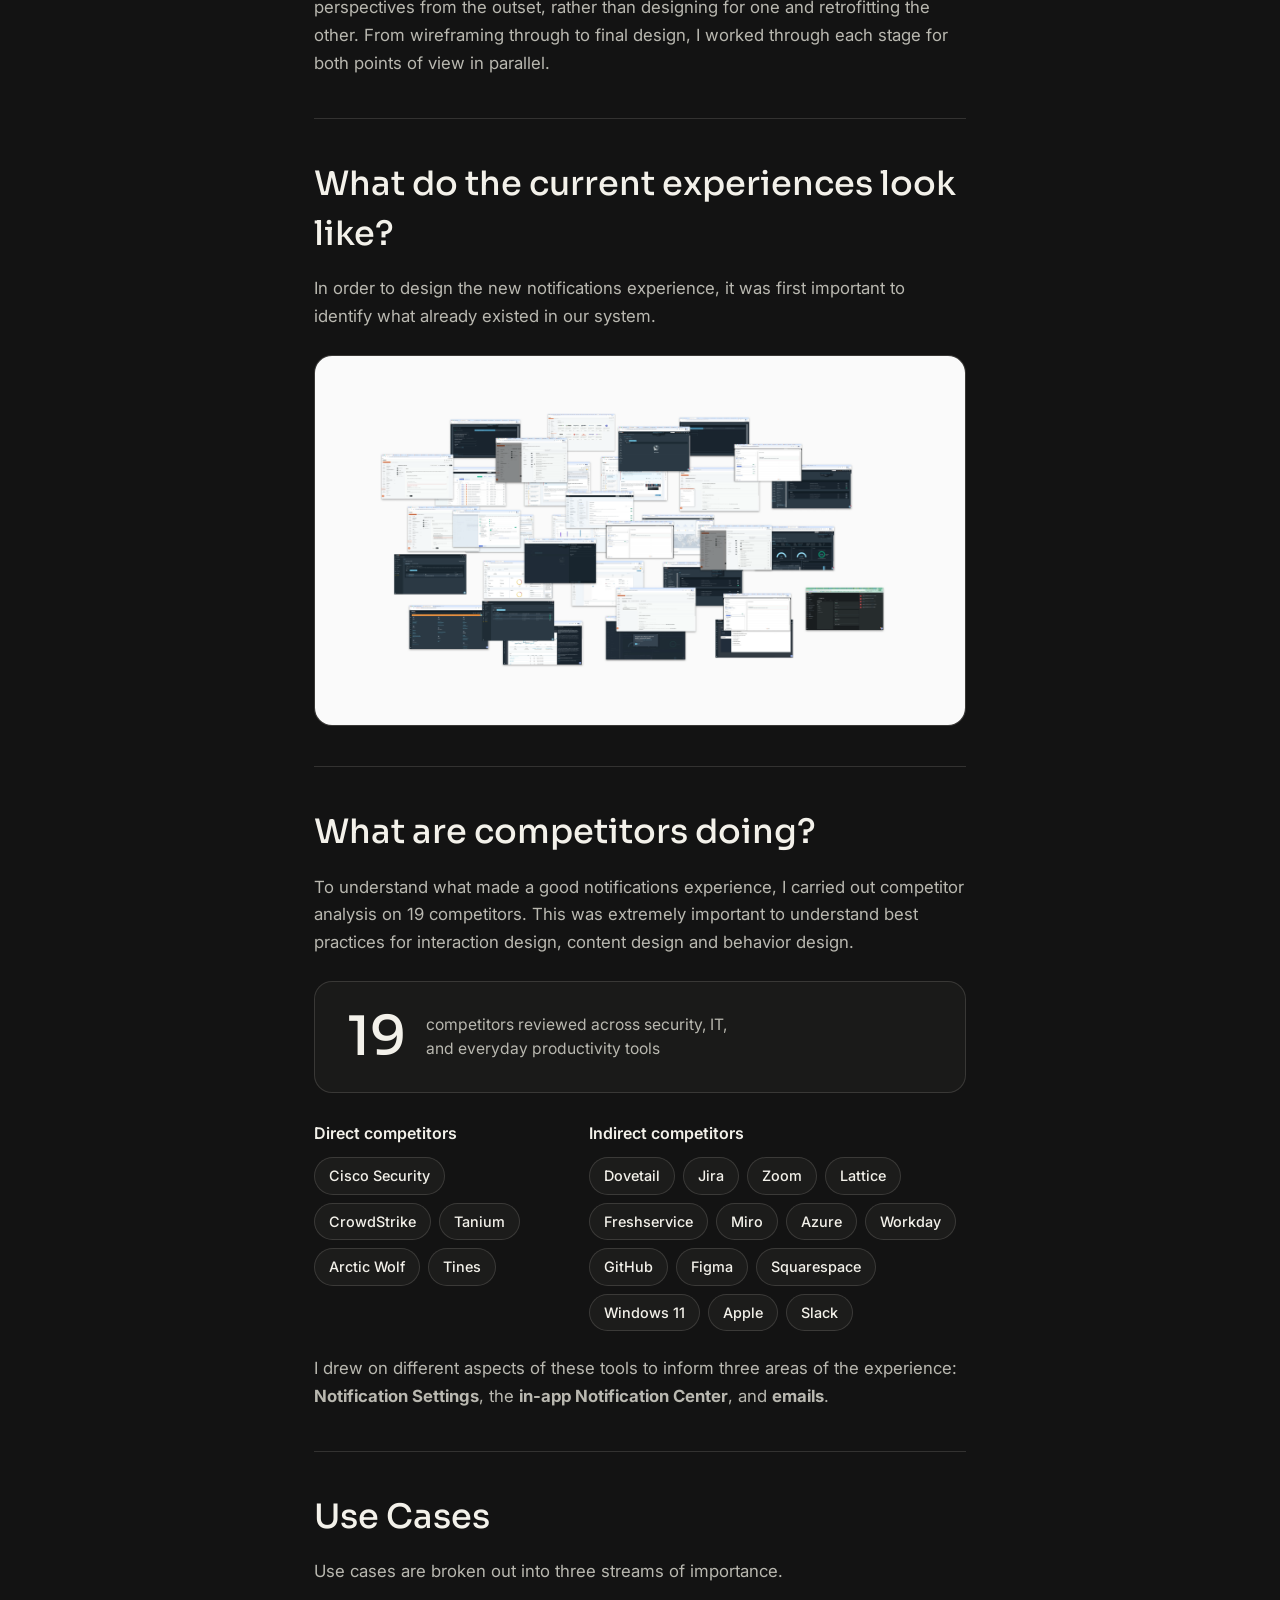
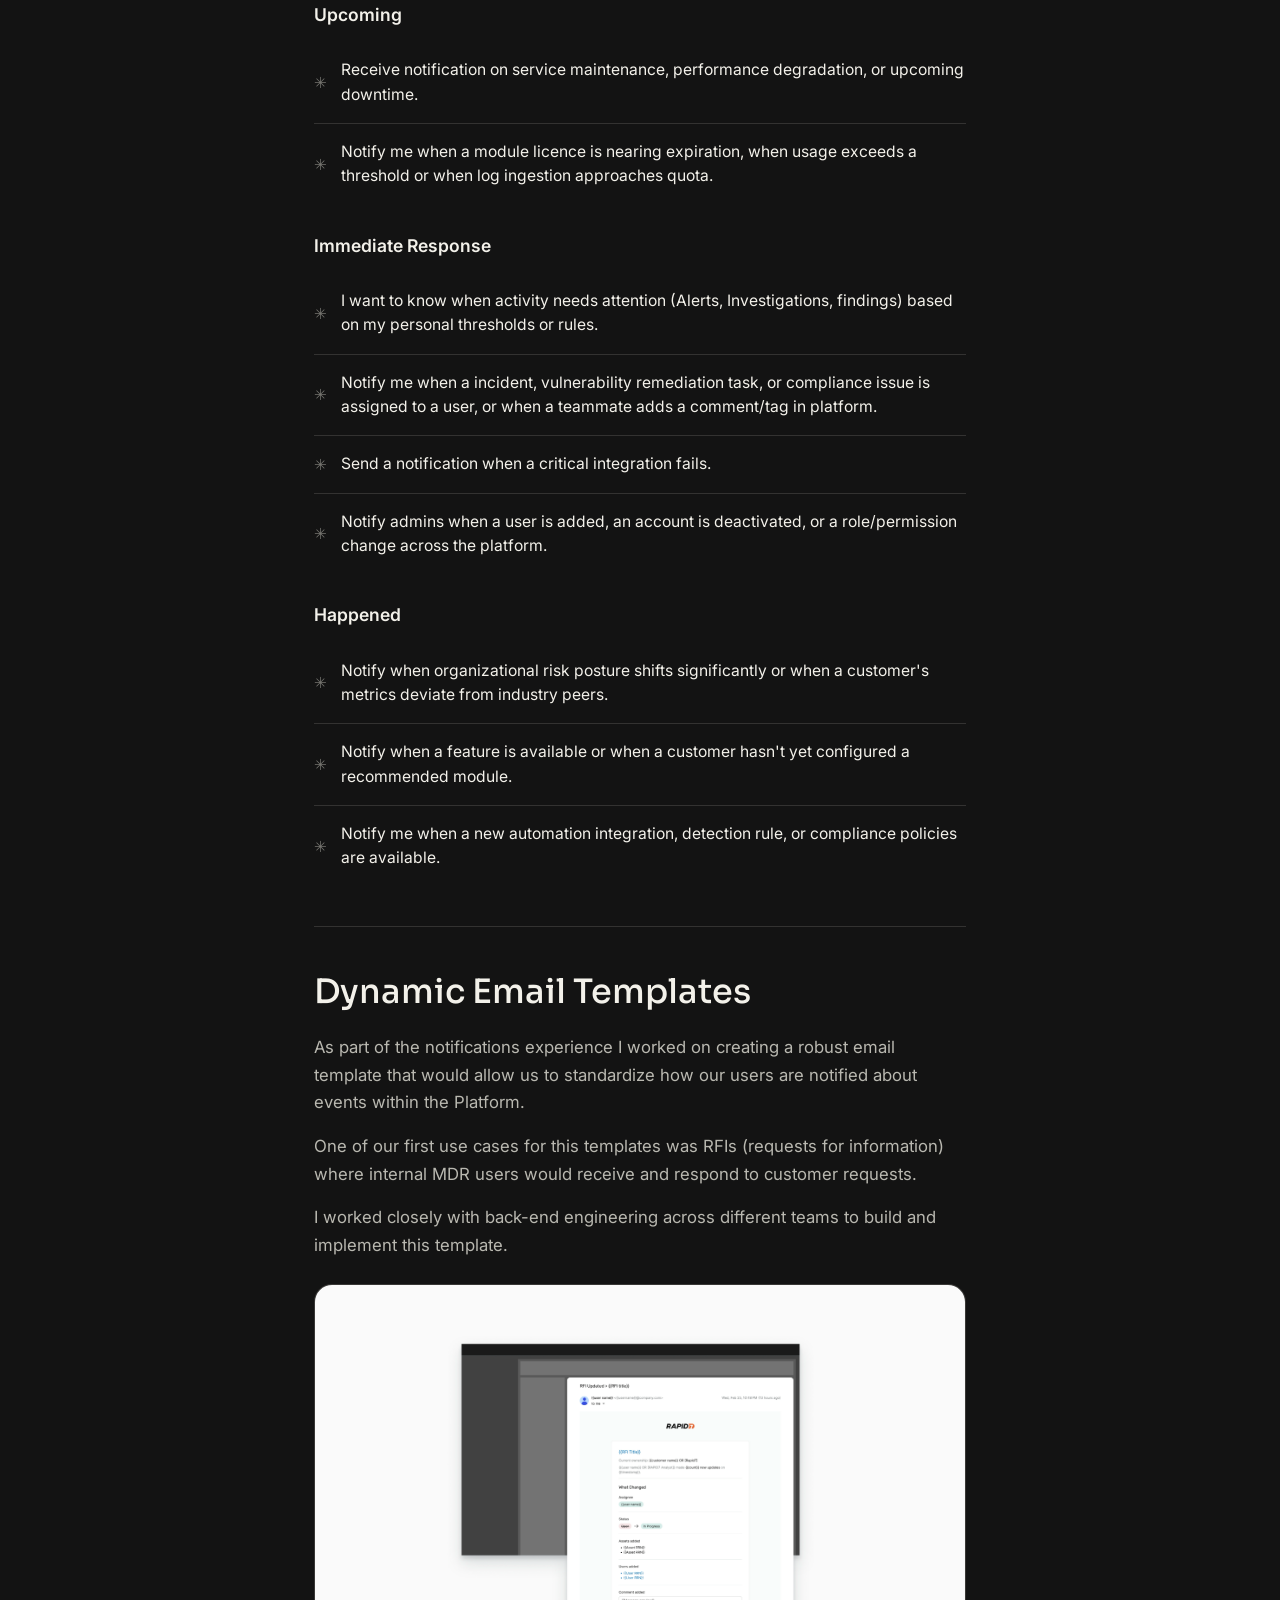
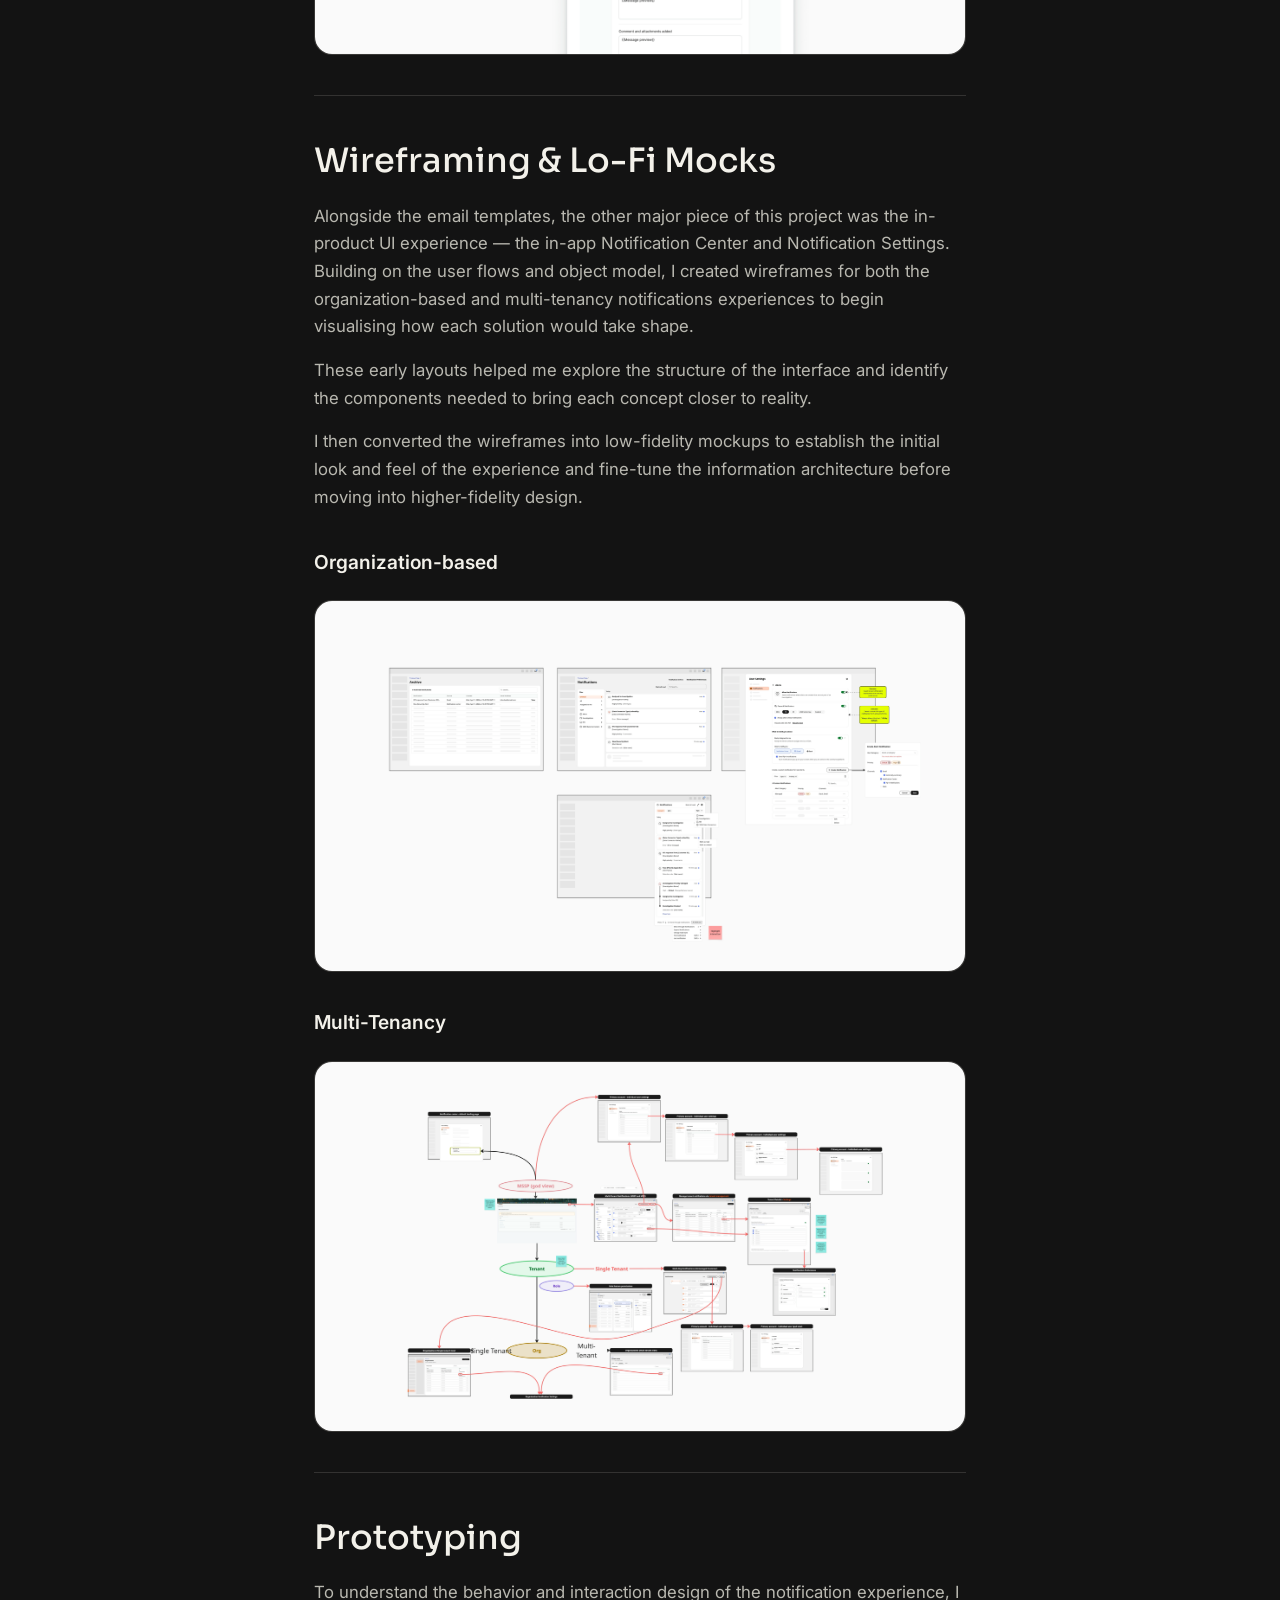
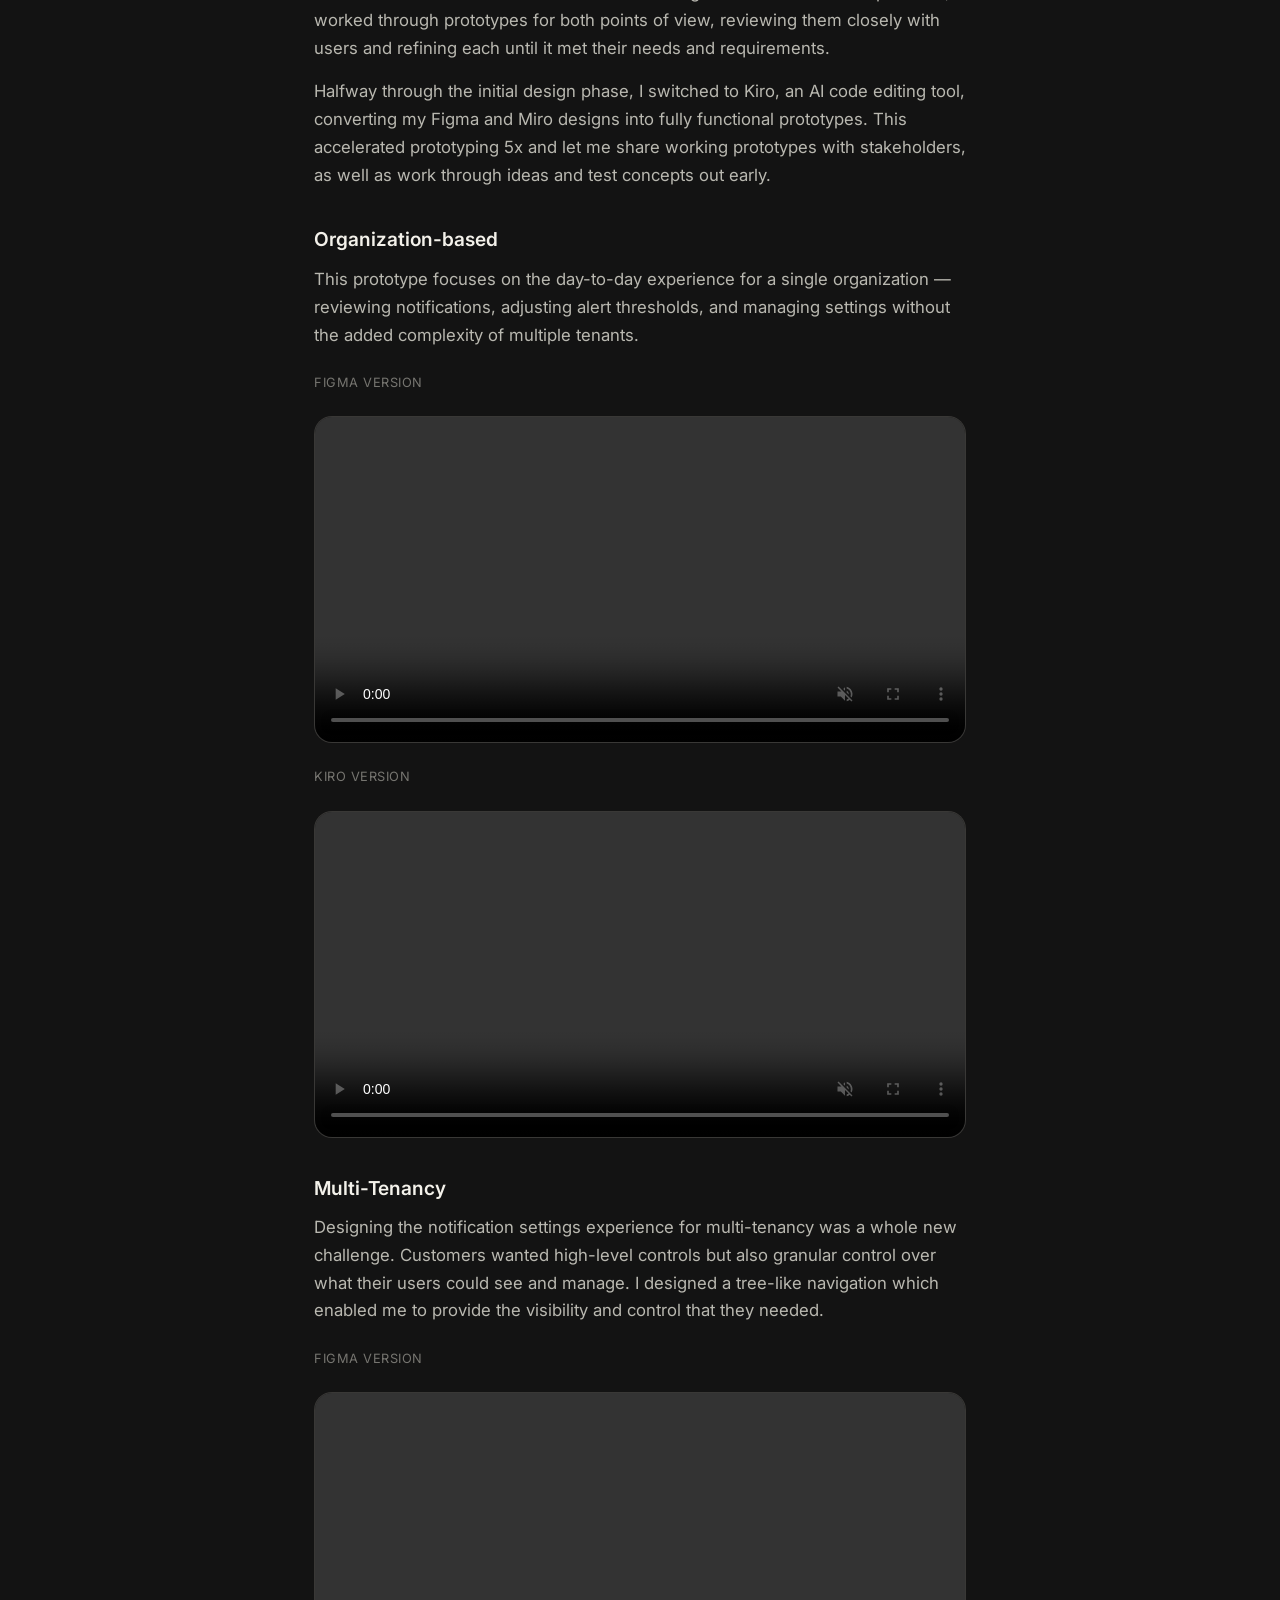
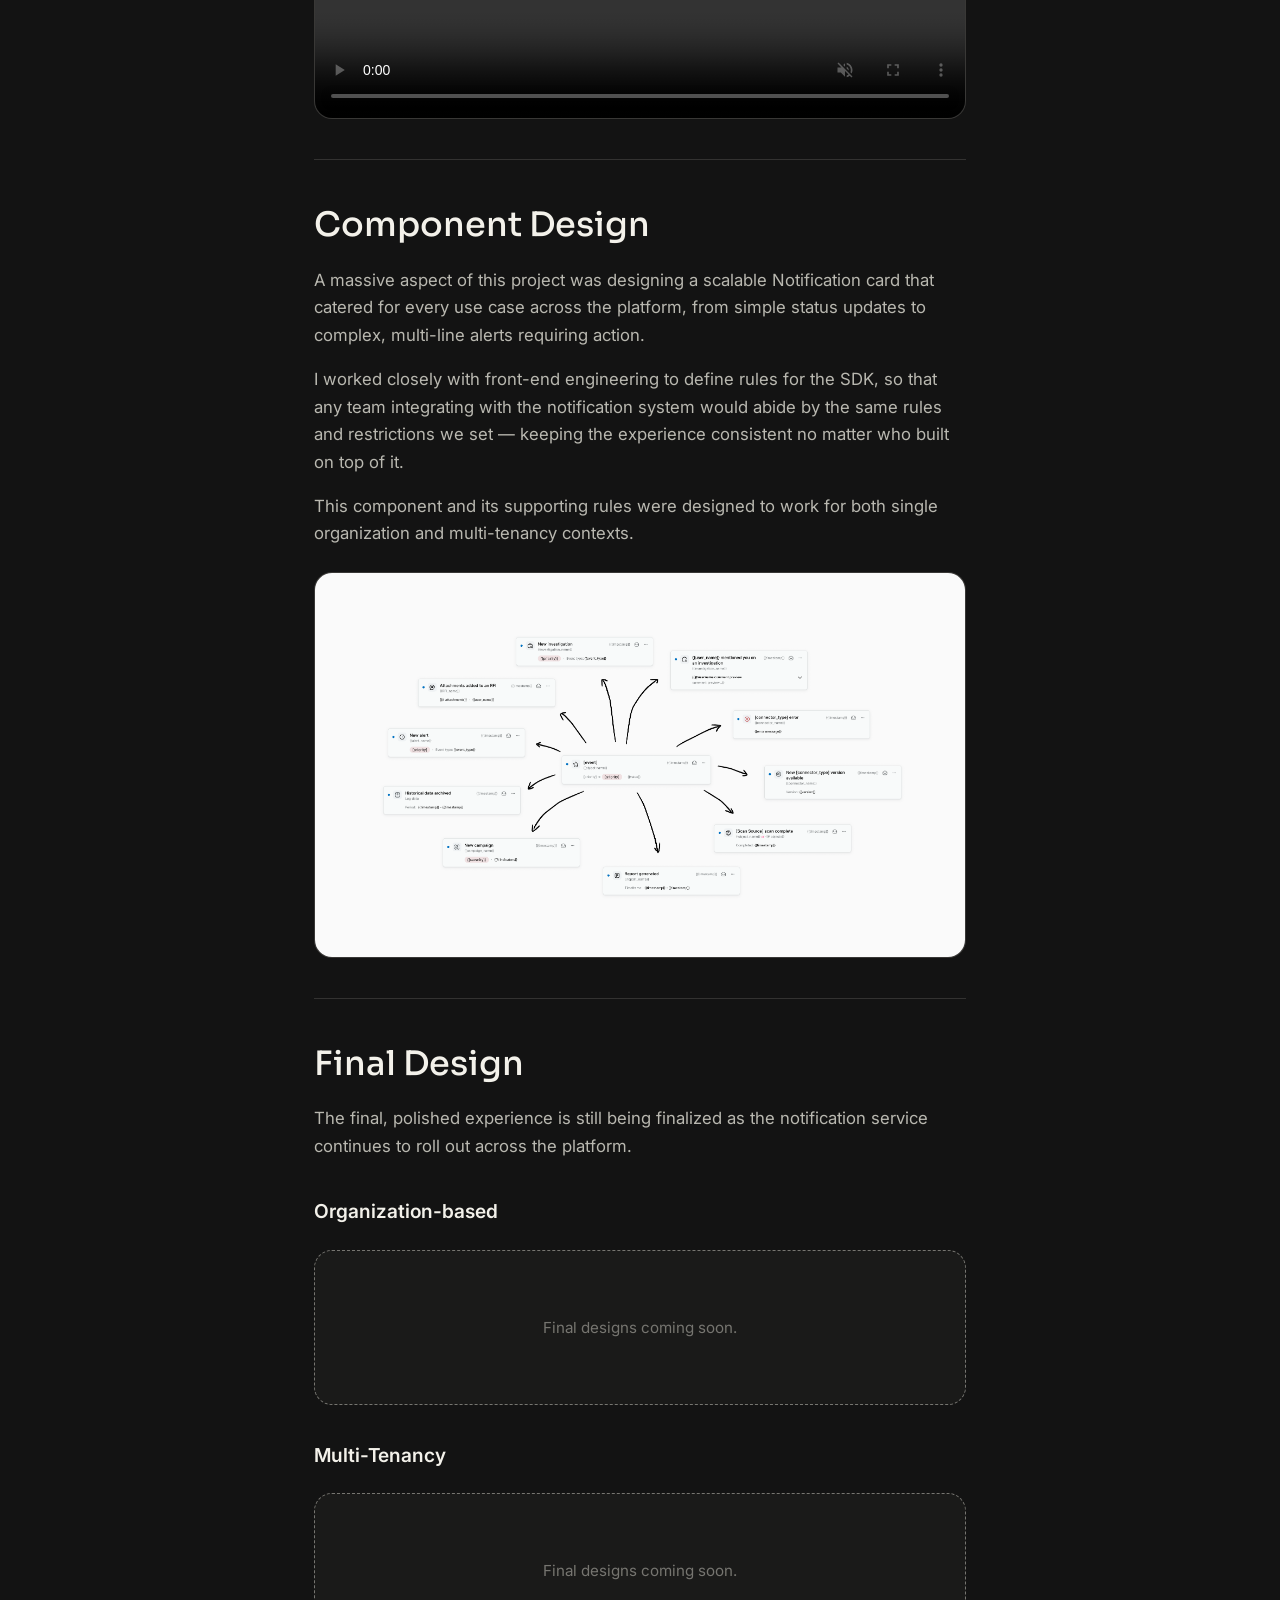
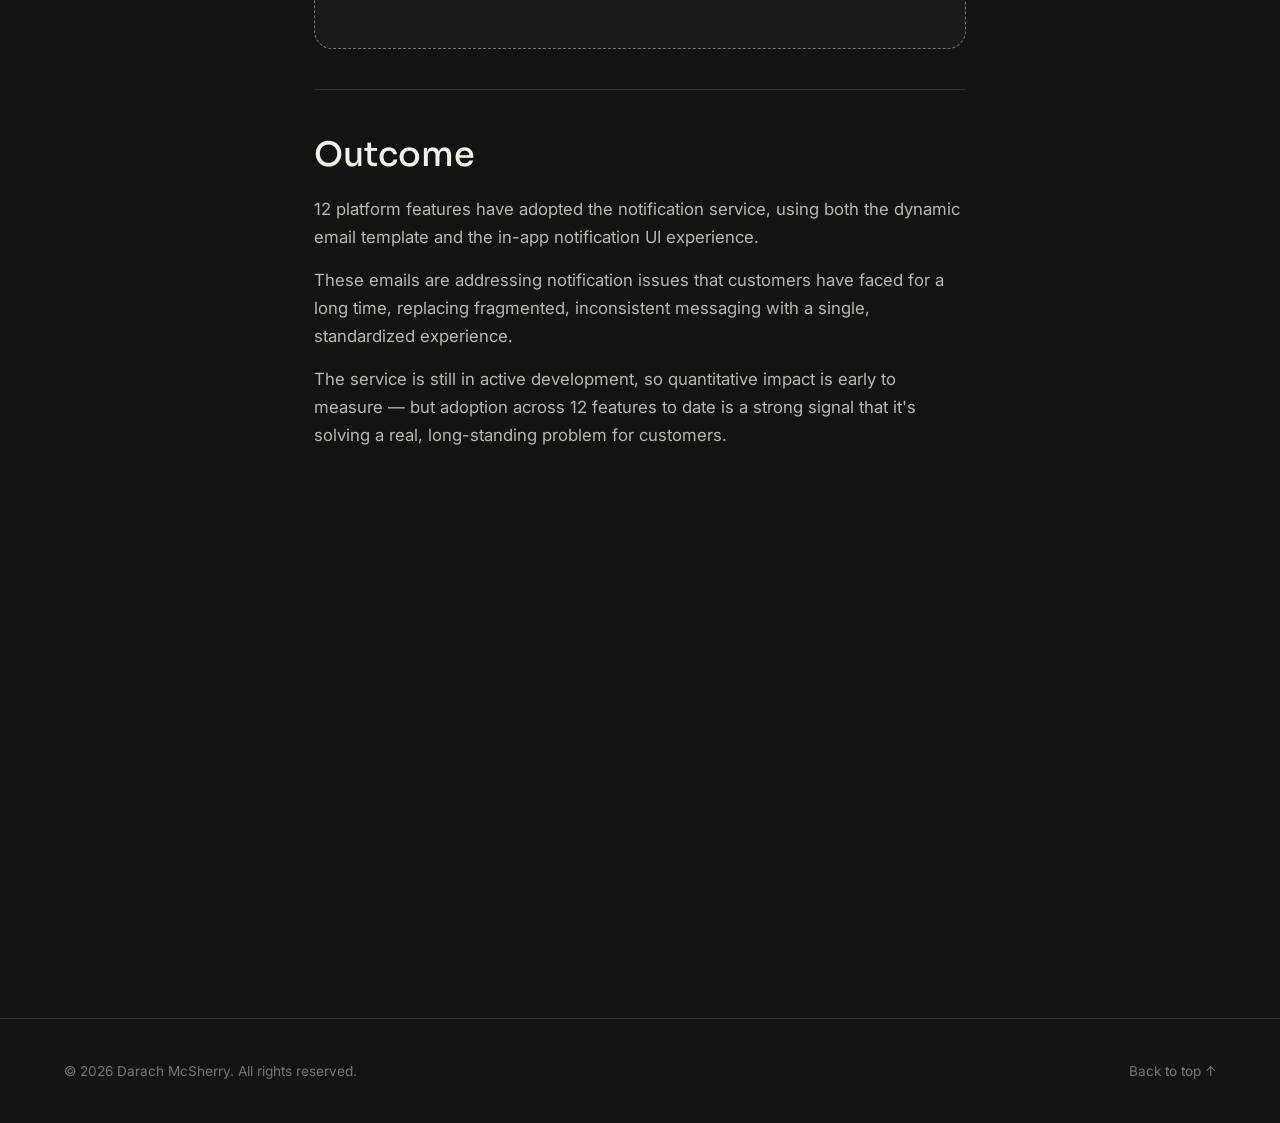
==== commit b1ddd533: "font changed" ====
--- a/case-studies/platform-notifications.html
+++ b/case-studies/platform-notifications.html
@@ -7,7 +7,7 @@
 <meta name="description" content="Case study: a notifications experience that alerts users on live activity across multiple security modules, designed for both organization-based and multi-tenancy points of view.">
 <link rel="preconnect" href="https://fonts.googleapis.com">
 <link rel="preconnect" href="https://fonts.gstatic.com" crossorigin>
-<link href="https://fonts.googleapis.com/css2?family=Instrument+Serif&family=Inter:wght@400;500;600;700&display=swap" rel="stylesheet">
+<link href="https://fonts.googleapis.com/css2?family=Sora:wght@500;600&family=Inter:wght@400;500;600;700&display=swap" rel="stylesheet">
 <link rel="stylesheet" href="../styles.css">
 </head>
 <body>
--- a/styles.css
+++ b/styles.css
@@ -10,7 +10,7 @@
   --card: #1c1c1b;
   --shadow: 0 30px 60px -30px rgba(0, 0, 0, 0.6);
   --radius: 18px;
-  --font-display: "Instrument Serif", Georgia, serif;
+  --font-display: "Sora", "Inter", system-ui, sans-serif;
   --font-body: "Inter", system-ui, -apple-system, sans-serif;
 }
 
@@ -62,7 +62,7 @@
 .brand {
   font-family: var(--font-display);
   font-size: 1.25rem;
-  font-weight: 400;
+  font-weight: 500;
   letter-spacing: -0.01em;
 }
 .brand span { color: var(--accent); }
@@ -135,7 +135,7 @@
 .section-head h2, .contact h2 {
   font-family: var(--font-display);
   font-size: clamp(2rem, 3.6vw, 2.7rem);
-  font-weight: 400;
+  font-weight: 500;
   margin: 0;
 }
 
@@ -160,7 +160,7 @@
 
 .hero h1 {
   font-family: var(--font-display);
-  font-weight: 400;
+  font-weight: 500;
   font-size: clamp(2.8rem, 7vw, 5.4rem);
   line-height: 1.05;
   letter-spacing: -0.01em;
@@ -268,7 +268,7 @@
 .project-info h3 {
   font-family: var(--font-display);
   font-size: clamp(1.7rem, 2.8vw, 2.3rem);
-  font-weight: 400;
+  font-weight: 500;
   margin: 0 0 12px;
 }
 .project-info p {
@@ -471,7 +471,7 @@
 
 .case-hero h1 {
   font-family: var(--font-display);
-  font-weight: 400;
+  font-weight: 500;
   font-size: clamp(2.6rem, 6vw, 4rem);
   line-height: 1.08;
   letter-spacing: -0.01em;
@@ -499,7 +499,7 @@
 
 .case-block h2 {
   font-family: var(--font-display);
-  font-weight: 400;
+  font-weight: 500;
   font-size: clamp(1.6rem, 3vw, 2.1rem);
   margin: 0 0 16px;
 }
@@ -561,7 +561,7 @@
 
 .research-stat-number {
   font-family: var(--font-display);
-  font-weight: 400;
+  font-weight: 500;
   font-size: clamp(2.6rem, 6vw, 3.4rem);
   line-height: 1;
   color: var(--ink);
@@ -689,7 +689,7 @@
 
 .case-next-link h3 {
   font-family: var(--font-display);
-  font-weight: 400;
+  font-weight: 500;
   font-size: clamp(1.6rem, 3vw, 2.1rem);
   margin: 0 0 12px;
   color: var(--ink);
@@ -772,6 +772,12 @@
   .timeline-item { grid-template-columns: 1fr; gap: 8px; }
 
   .testimonial-grid { grid-template-columns: 1fr; }
+
+  .hero {
+    min-height: auto;
+    justify-content: flex-start;
+    padding-top: clamp(24px, 8vw, 48px);
+  }
 }
 
 @media (max-width: 480px) {
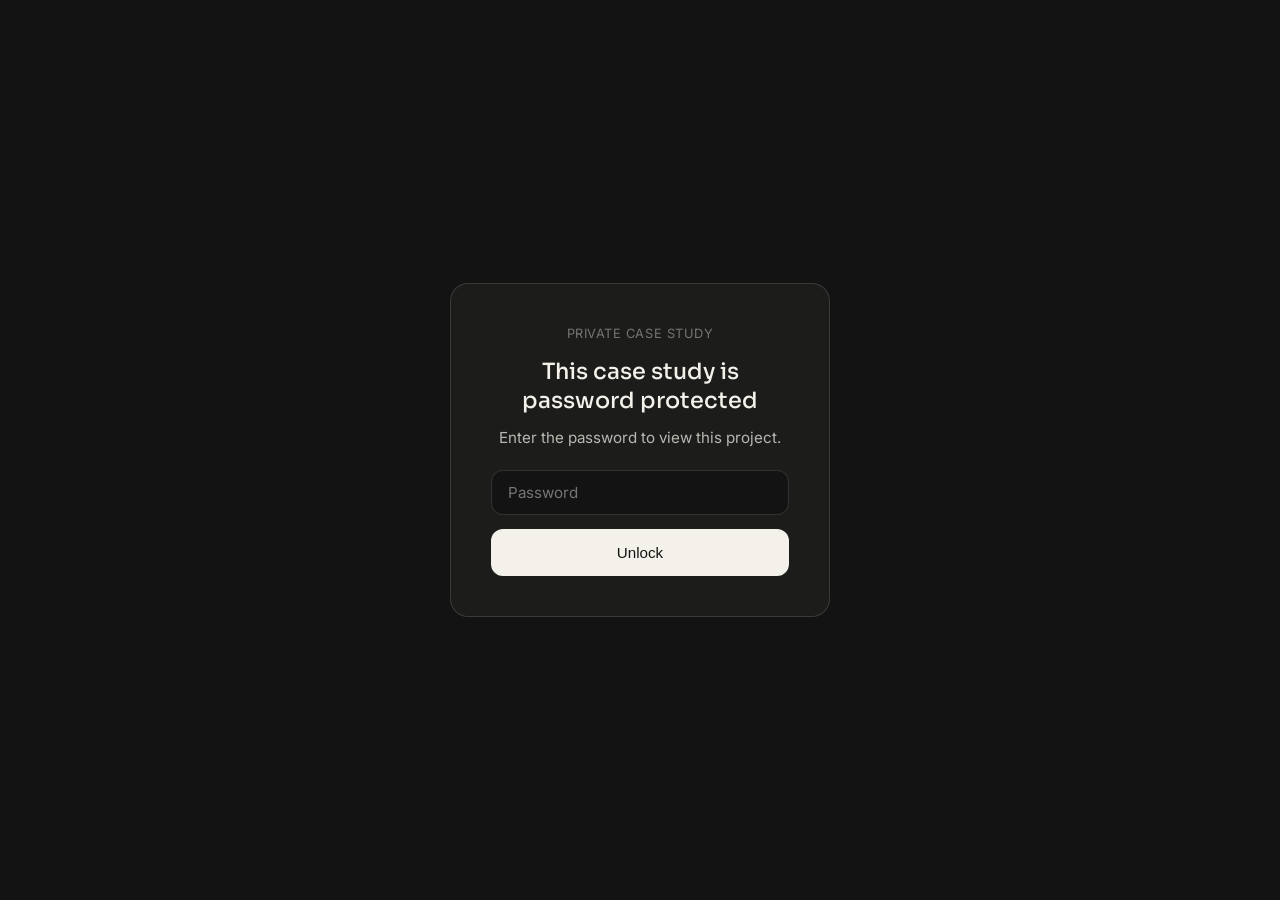
==== commit 9057f947: "Case study passowrd added" ====
--- a/case-studies/platform-notifications.html
+++ b/case-studies/platform-notifications.html
@@ -9,8 +9,30 @@
 <link rel="preconnect" href="https://fonts.gstatic.com" crossorigin>
 <link href="https://fonts.googleapis.com/css2?family=Sora:wght@500;600&family=Inter:wght@400;500;600;700&display=swap" rel="stylesheet">
 <link rel="stylesheet" href="../styles.css">
+<script>
+(function () {
+  try {
+    if (sessionStorage.getItem("cs_unlocked") !== "yes") {
+      document.documentElement.classList.add("cs-locked");
+    }
+  } catch (e) {
+    document.documentElement.classList.add("cs-locked");
+  }
+})();
+</script>
 </head>
 <body>
+
+<div class="case-lock">
+  <form class="case-lock-card">
+    <p class="case-lock-eyebrow">Private case study</p>
+    <h1>This case study is password protected</h1>
+    <p class="case-lock-copy">Enter the password to view this project.</p>
+    <input type="password" class="case-lock-input" placeholder="Password" autocomplete="off" required>
+    <button type="submit" class="btn btn-primary">Unlock</button>
+    <p class="case-lock-error" hidden>Incorrect password — try again.</p>
+  </form>
+</div>
 
 <div class="noise" aria-hidden="true"></div>
 
--- a/styles.css
+++ b/styles.css
@@ -16,6 +16,73 @@
 
 * { box-sizing: border-box; }
 
+/* ---------- Case study lock ---------- */
+
+.case-lock { display: none; }
+html.cs-locked .case-lock {
+  display: flex;
+  align-items: center;
+  justify-content: center;
+  position: fixed;
+  inset: 0;
+  z-index: 1000;
+  padding: 20px;
+  background: var(--bg);
+}
+html.cs-locked .site-header,
+html.cs-locked main,
+html.cs-locked .site-footer {
+  display: none;
+}
+
+.case-lock-card {
+  width: 100%;
+  max-width: 380px;
+  padding: clamp(28px, 5vw, 40px);
+  border: 1px solid var(--line);
+  border-radius: var(--radius);
+  background: var(--card);
+  text-align: center;
+}
+.case-lock-eyebrow {
+  font-size: 0.8rem;
+  letter-spacing: 0.04em;
+  text-transform: uppercase;
+  color: var(--ink-faint);
+  margin: 0 0 14px;
+}
+.case-lock-card h1 {
+  font-family: var(--font-display);
+  font-weight: 500;
+  font-size: 1.4rem;
+  line-height: 1.3;
+  margin: 0 0 12px;
+  color: var(--ink);
+}
+.case-lock-copy {
+  font-size: 0.95rem;
+  color: var(--ink-soft);
+  margin: 0 0 20px;
+}
+.case-lock-input {
+  width: 100%;
+  padding: 12px 16px;
+  border-radius: 12px;
+  border: 1px solid var(--line);
+  background: var(--bg);
+  color: var(--ink);
+  font-size: 0.95rem;
+  font-family: var(--font-body);
+  margin-bottom: 14px;
+}
+.case-lock-input:focus { outline: 1px solid var(--ink-faint); }
+.case-lock-card .btn { width: 100%; justify-content: center; }
+.case-lock-error {
+  color: var(--ink);
+  font-size: 0.88rem;
+  margin: 14px 0 0;
+}
+
 body {
   margin: 0;
   padding-block: env(safe-area-inset-top, 0px) env(safe-area-inset-bottom, 0px);
@@ -445,7 +512,6 @@
 
 .case-hero {
   padding: clamp(48px, 8vw, 88px) clamp(20px, 5vw, 64px) clamp(56px, 8vw, 96px);
-  background: linear-gradient(180deg, color-mix(in srgb, var(--tint, var(--bg-alt)) 28%, var(--bg) 72%), var(--bg) 85%);
 }
 
 .case-hero-inner { max-width: 780px; }
@@ -778,6 +844,7 @@
     justify-content: flex-start;
     padding-top: clamp(24px, 8vw, 48px);
   }
+  .scroll-cue { display: none; }
 }
 
 @media (max-width: 480px) {
